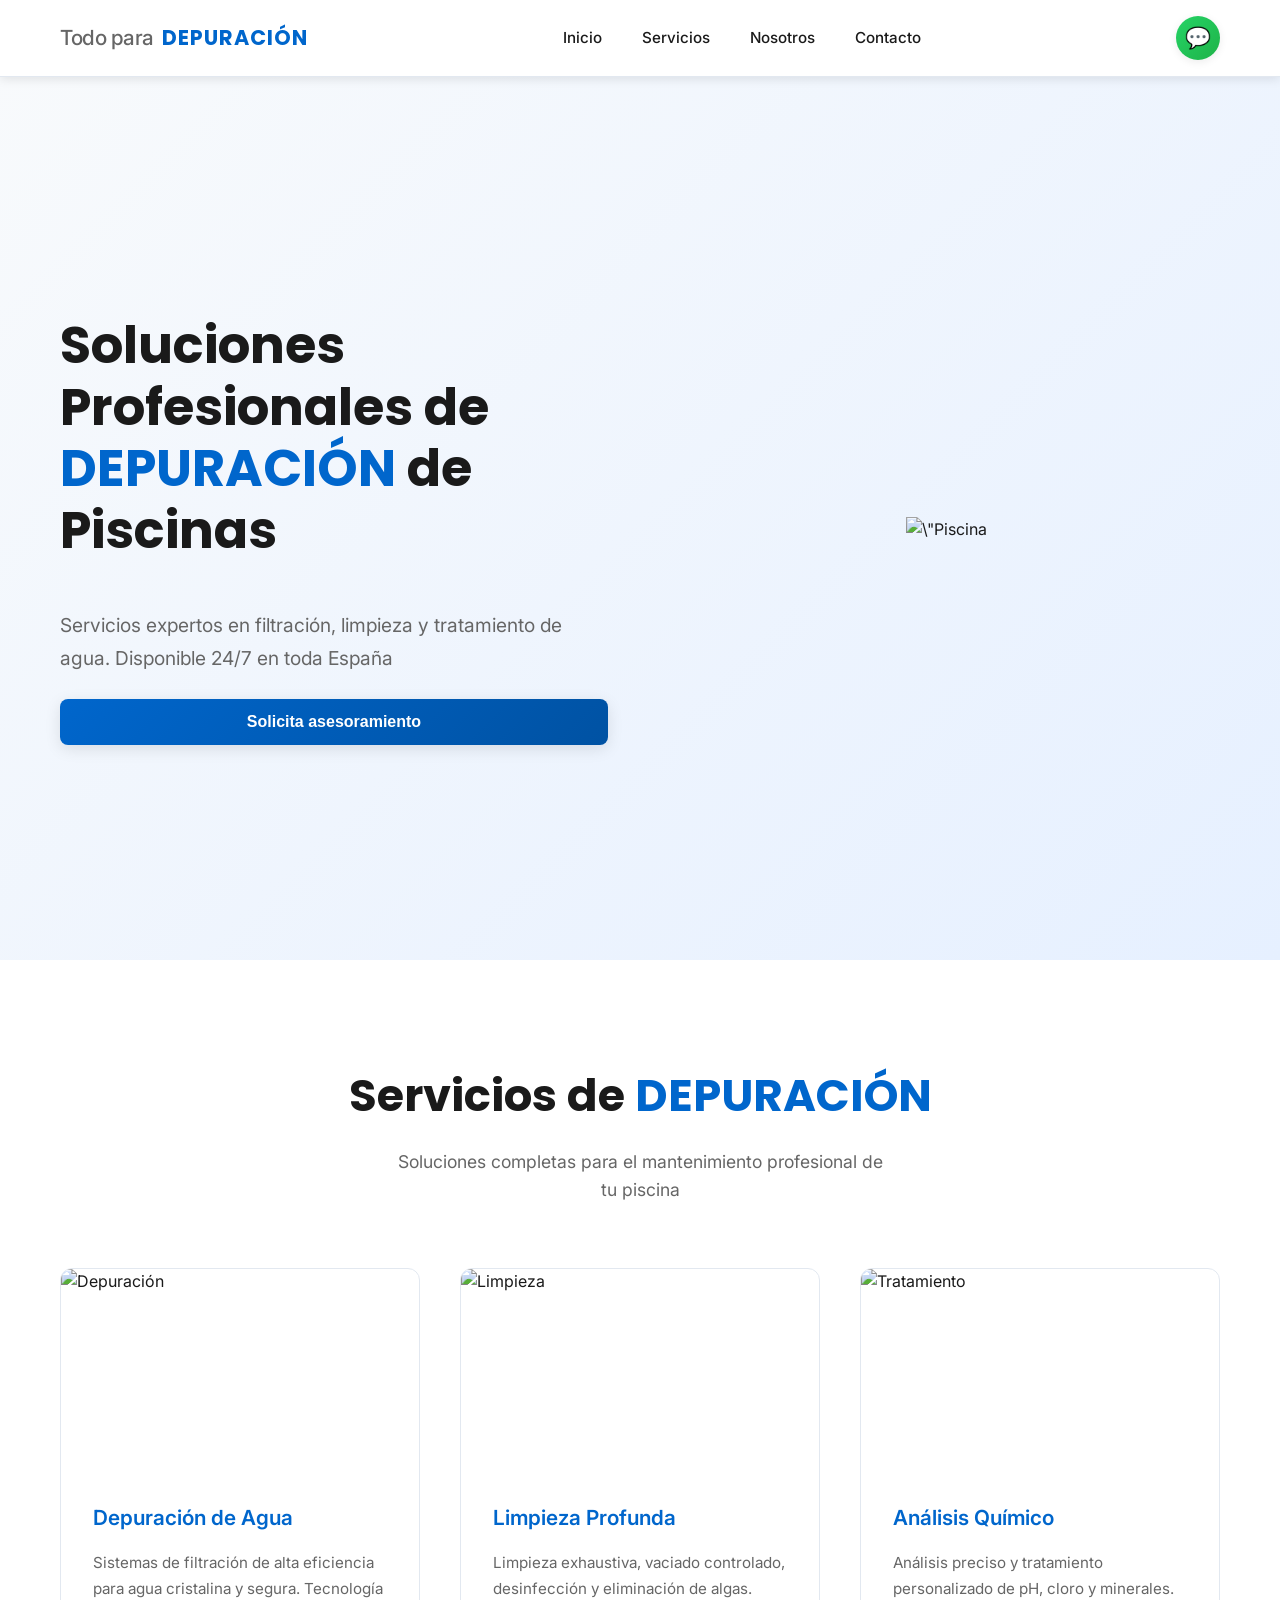
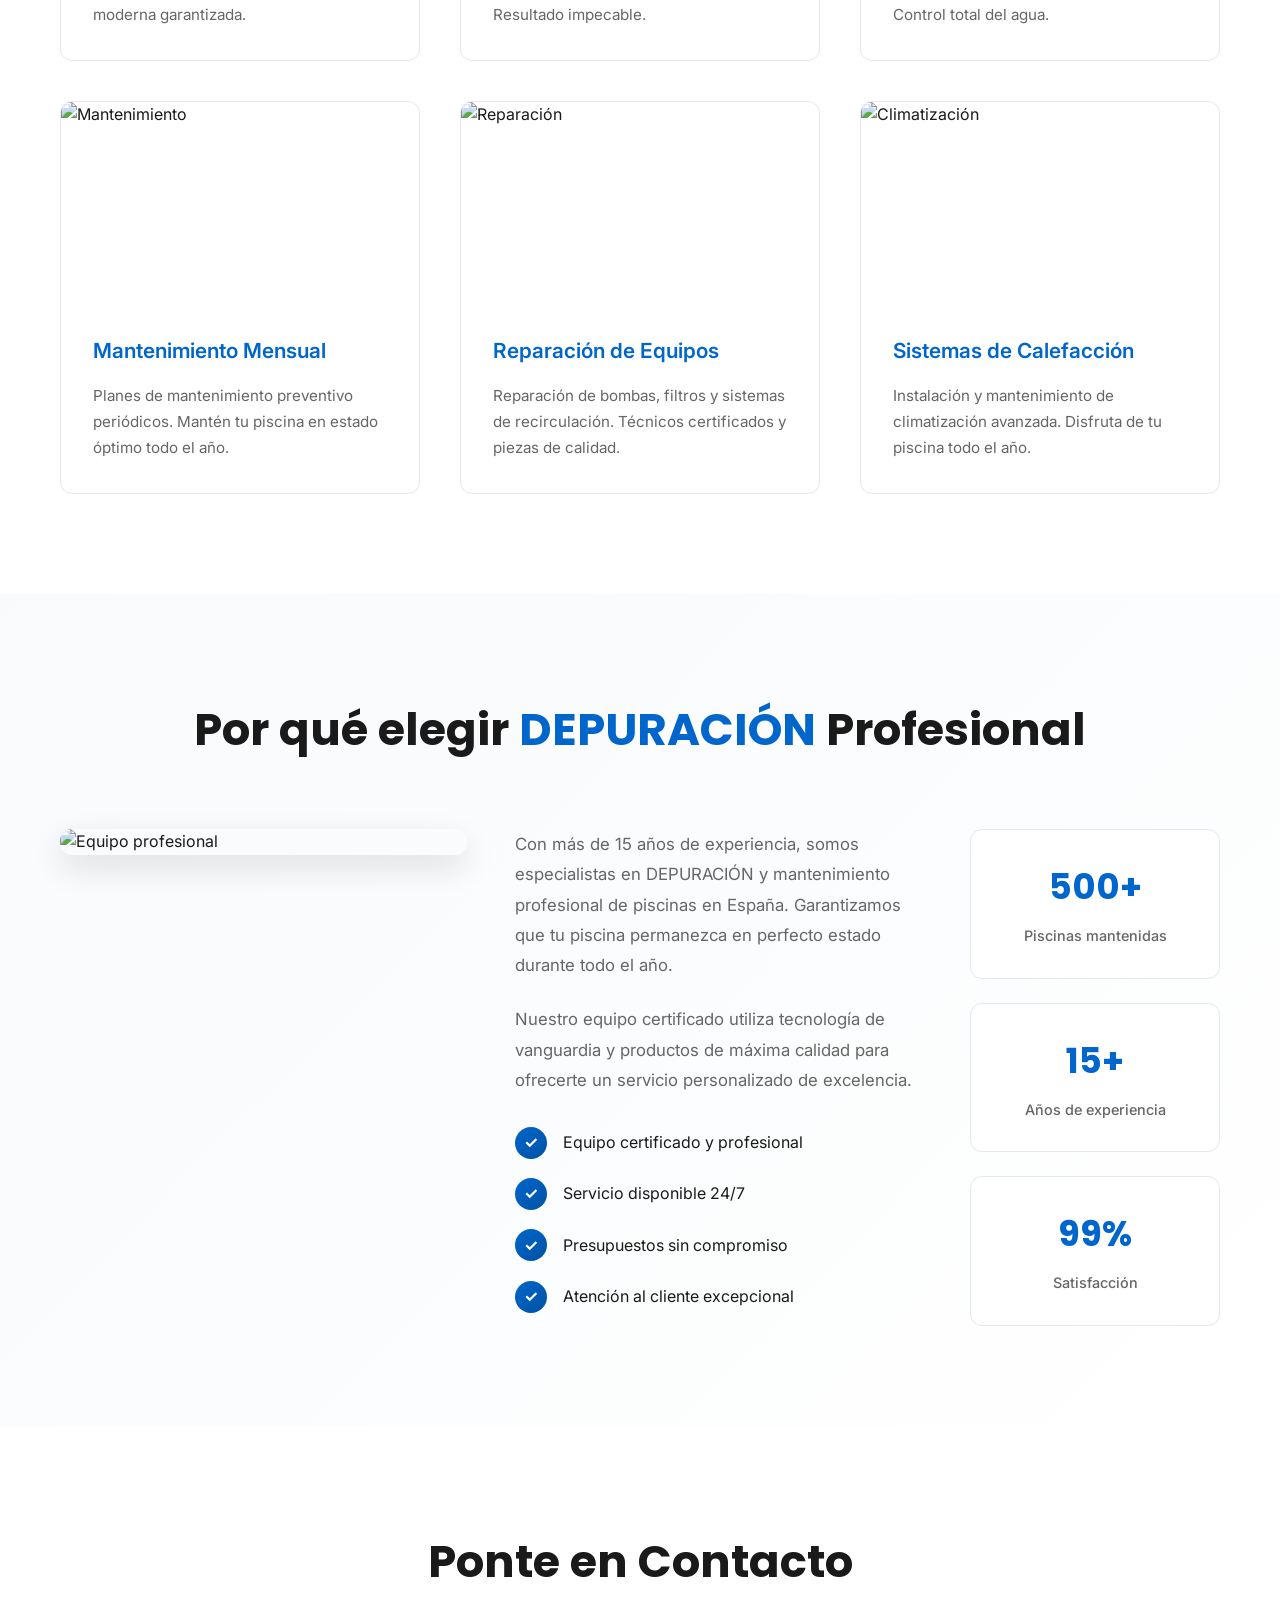
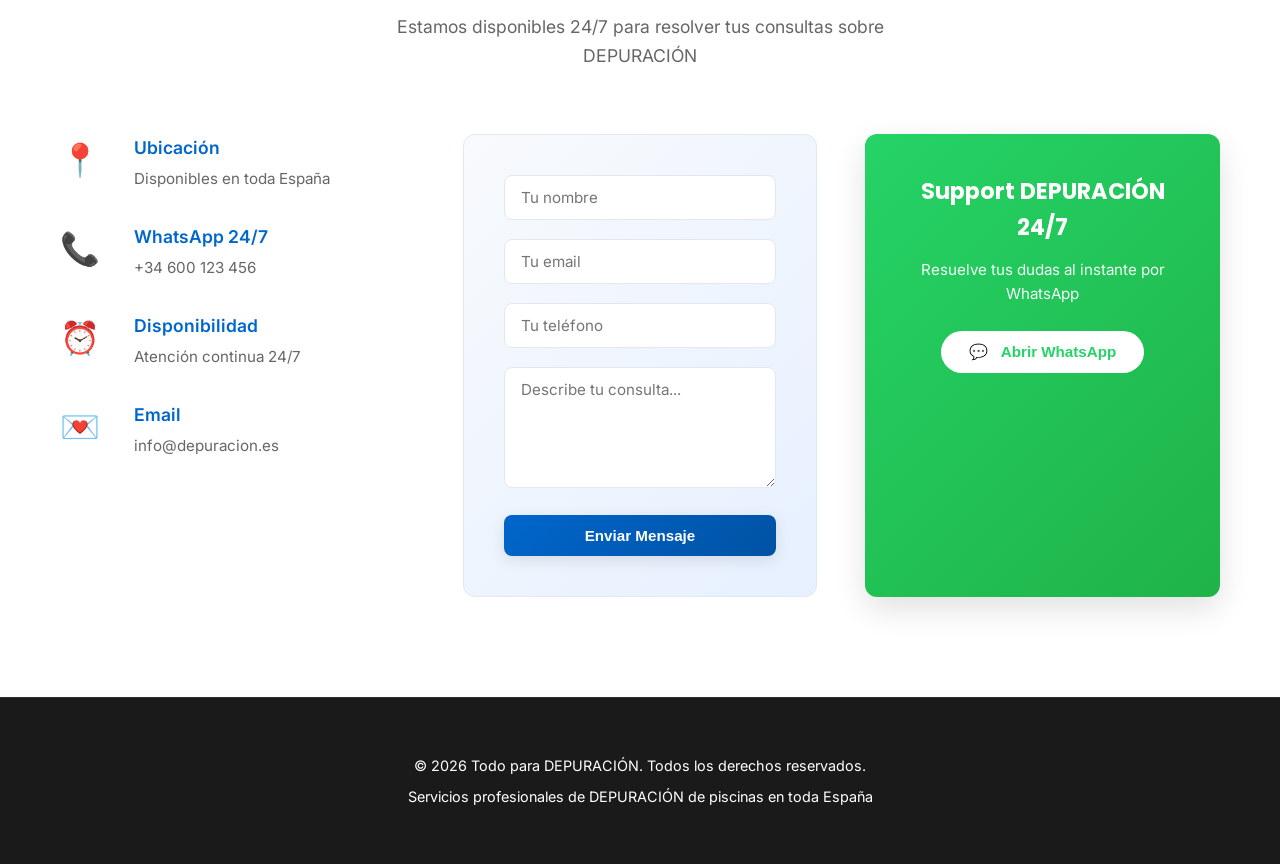
==== index.html @ 280a4b4d "refact" ====
<!DOCTYPE html>
<html lang="es">
<head>
    <meta charset="UTF-8">
    <meta name="viewport" content="width=device-width, initial-scale=1.0">
    <title>Todo para DEPURACIÓN - Servicios Profesionales de Piscinas en España</title>
    <link rel="stylesheet" href="styles.css">
    <link href="https://fonts.googleapis.com/css2?family=Inter:wght@300;400;500;600;700&family=Poppins:wght@600;700&display=swap" rel="stylesheet">
</head>
<body>
    <!-- Navegación -->
    <nav class="navbar">
        <div class="container">
            <div class="nav-content">
                <a href="#home" class="logo"><span class="logo-main">Todo para</span> <span class="logo-highlight">DEPURACIÓN</span></a>
                <ul class="nav-links">
                    <li><a href="#home">Inicio</a></li>
                    <li><a href="#services">Servicios</a></li>
                    <li><a href="#about">Nosotros</a></li>
                    <li><a href="#contact">Contacto</a></li>
                </ul>
                <button class="whatsapp-nav" onclick="openWhatsApp()" title="Contactar por WhatsApp">
                    <span>💬</span>
                </button>
            </div>
        </div>
    </nav>

    <!-- HOME -->
    <section id="home" class="hero">
        <div class="hero-content">
            <h1>Soluciones Profesionales de <strong>DEPURACIÓN</strong> de Piscinas</h1>
            <p>Servicios expertos en filtración, limpieza y tratamiento de agua. Disponible 24/7 en toda España</p>
            <button class="cta-button" onclick="openWhatsApp()">Solicita asesoramiento</button>
        </div>
        <div class="hero-image">
            <img src=\"https://images.unsplash.com/photo-1576610616656-570f080e834f?w=600&h=500&fit=crop\" alt=\"Piscina profesional\" class=\"hero-img\">
        </div>
    </section>

    <!-- SERVICES -->
    <section id="services" class="services">
        <div class="container">
            <div class="section-header">
                <h2>Servicios de <span class="highlight">DEPURACIÓN</span></h2>
                <p>Soluciones completas para el mantenimiento profesional de tu piscina</p>
            </div>
            <div class="services-grid">
                <div class="service-card">
                    <img src="https://images.unsplash.com/photo-1583421670491-ec6663e53fe0?w=400&h=250&fit=crop" alt="Depuración" class="service-img">
                    <div class="service-content">
                        <h3>Depuración de Agua</h3>
                        <p>Sistemas de filtración de alta eficiencia para agua cristalina y segura. Tecnología moderna garantizada.</p>
                    </div>
                </div>
                <div class="service-card">
                    <img src="https://images.unsplash.com/photo-1585314062340-f2fb6affecd5?w=400&h=300&fit=crop" alt="Limpieza" class="service-img">
                    <div class="service-content">
                        <h3>Limpieza Profunda</h3>
                        <p>Limpieza exhaustiva, vaciado controlado, desinfección y eliminación de algas. Resultado impecable.</p>
                    </div>
                </div>
                <div class="service-card">
                    <img src="https://images.unsplash.com/photo-1581092162562-40038f5fcaf0?w=400&h=300&fit=crop" alt="Tratamiento" class="service-img">
                    <div class="service-content">
                        <h3>Análisis Químico</h3>
                        <p>Análisis preciso y tratamiento personalizado de pH, cloro y minerales. Control total del agua.</p>
                    </div>
                </div>
                <div class="service-card">
                    <img src="https://images.unsplash.com/photo-1576610616656-570f080e834f?w=400&h=300&fit=crop" alt="Mantenimiento" class="service-img">
                    <div class="service-content">
                        <h3>Mantenimiento Mensual</h3>
                        <p>Planes de mantenimiento preventivo periódicos. Mantén tu piscina en estado óptimo todo el año.</p>
                    </div>
                </div>
                <div class="service-card">
                    <img src="https://images.unsplash.com/photo-1578926078328-123056782e8e?w=400&h=300&fit=crop" alt="Reparación" class="service-img">
                    <div class="service-content">
                        <h3>Reparación de Equipos</h3>
                        <p>Reparación de bombas, filtros y sistemas de recirculación. Técnicos certificados y piezas de calidad.</p>
                    </div>
                </div>
                <div class="service-card">
                    <img src="https://images.unsplash.com/photo-1585314062340-f2fb6affecd5?w=400&h=300&fit=crop" alt="Climatización" class="service-img">
                    <div class="service-content">
                        <h3>Sistemas de Calefacción</h3>
                        <p>Instalación y mantenimiento de climatización avanzada. Disfruta de tu piscina todo el año.</p>
                    </div>
                </div>
            </div>
        </div>
    </section>

    <!-- ABOUT -->
    <section id="about" class="about">
        <div class="container">
            <h2>Por qué elegir <span class="highlight">DEPURACIÓN</span> Profesional</h2>
            <div class="about-content">
                <div class="about-image">
                    <img src="https://images.unsplash.com/photo-1576610616656-570f080e834f?w=500&h=400&fit=crop" alt="Equipo profesional" class="about-img">
                </div>
                <div class="about-text">
                    <p>
                        Con más de 15 años de experiencia, somos especialistas en DEPURACIÓN y mantenimiento profesional de piscinas en España. Garantizamos que tu piscina permanezca en perfecto estado durante todo el año.
                    </p>
                    <p>
                        Nuestro equipo certificado utiliza tecnología de vanguardia y productos de máxima calidad para ofrecerte un servicio personalizado de excelencia.
                    </p>
                    <div class="about-features">
                        <div class="feature">
                            <span class="feature-icon">✓</span>
                            <span>Equipo certificado y profesional</span>
                        </div>
                        <div class="feature">
                            <span class="feature-icon">✓</span>
                            <span>Servicio disponible 24/7</span>
                        </div>
                        <div class="feature">
                            <span class="feature-icon">✓</span>
                            <span>Presupuestos sin compromiso</span>
                        </div>
                        <div class="feature">
                            <span class="feature-icon">✓</span>
                            <span>Atención al cliente excepcional</span>
                        </div>
                    </div>
                </div>
                <div class="about-stats">
                    <div class="stats">
                        <div class="stat">
                            <span class="stat-number">500+</span>
                            <span class="stat-label">Piscinas mantenidas</span>
                        </div>
                        <div class="stat">
                            <span class="stat-number">15+</span>
                            <span class="stat-label">Años de experiencia</span>
                        </div>
                        <div class="stat">
                            <span class="stat-number">99%</span>
                            <span class="stat-label">Satisfacción</span>
                        </div>
                    </div>
                </div>
            </div>
        </div>
    </section>

    <!-- CONTACT -->
    <section id="contact" class="contact">
        <div class="container">
            <div class="section-header">
                <h2>Ponte en Contacto</h2>
                <p>Estamos disponibles 24/7 para resolver tus consultas sobre DEPURACIÓN</p>
            </div>
            <div class="contact-content">
                <div class="contact-info">
                    <div class="info-item">
                        <div class="info-icon">📍</div>
                        <div>
                            <h3>Ubicación</h3>
                            <p>Disponibles en toda España</p>
                        </div>
                    </div>
                    <div class="info-item">
                        <div class="info-icon">📞</div>
                        <div>
                            <h3>WhatsApp 24/7</h3>
                            <p>+34 600 123 456</p>
                        </div>
                    </div>
                    <div class="info-item">
                        <div class="info-icon">⏰</div>
                        <div>
                            <h3>Disponibilidad</h3>
                            <p>Atención continua 24/7</p>
                        </div>
                    </div>
                    <div class="info-item">
                        <div class="info-icon">💌</div>
                        <div>
                            <h3>Email</h3>
                            <p>info@depuracion.es</p>
                        </div>
                    </div>
                </div>

                <form class="contact-form">
                    <div class="form-group">
                        <input type="text" placeholder="Tu nombre" required>
                    </div>
                    <div class="form-group">
                        <input type="email" placeholder="Tu email" required>
                    </div>
                    <div class="form-group">
                        <input type="tel" placeholder="Tu teléfono" required>
                    </div>
                    <div class="form-group">
                        <textarea placeholder="Describe tu consulta..." rows="5" required></textarea>
                    </div>
                    <button type="submit" class="submit-button">Enviar Mensaje</button>
                </form>

                <div class="whatsapp-banner">
                    <h3>Support DEPURACIÓN 24/7</h3>
                    <p>Resuelve tus dudas al instante por WhatsApp</p>
                    <button class="whatsapp-button" onclick="openWhatsApp()">
                        <span>💬</span> Abrir WhatsApp
                    </button>
                </div>
            </div>
        </div>
    </section>

    <!-- Footer -->
    <footer class="footer">
        <div class="container">
            <p>&copy; 2026 Todo para DEPURACIÓN. Todos los derechos reservados.</p>
            <p>Servicios profesionales de DEPURACIÓN de piscinas en toda España</p>
        </div>
    </footer>

    <script src="script.js"></script>
</body>
</html>
---- styles.css ----
/* VARIABLES Y RESET */
* {
    margin: 0;
    padding: 0;
    box-sizing: border-box;
}

:root {
    --primary-color: #0066cc;
    --primary-dark: #0052a3;
    --primary-light: #e6f0ff;
    --secondary-color: #00d4ff;
    --text-primary: #1a1a1a;
    --text-secondary: #666666;
    --bg-light: #f8fafc;
    --bg-white: #ffffff;
    --border-color: #e2e8f0;
    --shadow-sm: 0 2px 8px rgba(0, 0, 0, 0.08);
    --shadow-md: 0 4px 16px rgba(0, 0, 0, 0.1);
    --shadow-lg: 0 12px 32px rgba(0, 0, 0, 0.12);
    --transition: all 0.3s cubic-bezier(0.4, 0, 0.2, 1);
}

body {
    font-family: 'Inter', -apple-system, BlinkMacSystemFont, 'Segoe UI', sans-serif;
    line-height: 1.6;
    color: var(--text-primary);
    background: var(--bg-white);
}

.container {
    max-width: 1200px;
    margin: 0 auto;
    padding: 0 20px;
}

/* NAVEGACIÓN */
.navbar {
    position: fixed;
    top: 0;
    width: 100%;
    background: rgba(255, 255, 255, 0.95);
    backdrop-filter: blur(10px);
    border-bottom: 1px solid var(--border-color);
    z-index: 1000;
    box-shadow: var(--shadow-sm);
}

.nav-content {
    display: flex;
    justify-content: space-between;
    align-items: center;
    padding: 1rem 0;
}

.logo {
    font-size: 1.3rem;
    font-weight: 700;
    letter-spacing: -0.5px;
    display: flex;
    gap: 0.5rem;
    align-items: center;
    text-decoration: none;
    color: inherit;
    cursor: pointer;
    transition: var(--transition);
}

.logo:hover {
    opacity: 0.8;
}

.logo-main {
    color: var(--text-secondary);
    font-weight: 500;
}

.logo-highlight {
    color: var(--primary-color);
    font-weight: 700;
    font-family: 'Poppins', sans-serif;
    letter-spacing: 1px;
}

.nav-links {
    display: flex;
    list-style: none;
    gap: 2.5rem;
}

.nav-links a {
    color: var(--text-primary);
    text-decoration: none;
    font-weight: 500;
    font-size: 0.95rem;
    transition: var(--transition);
    position: relative;
}

.nav-links a::after {
    content: '';
    position: absolute;
    bottom: -5px;
    left: 0;
    width: 0;
    height: 2px;
    background: var(--primary-color);
    transition: var(--transition);
}

.nav-links a:hover,
.nav-links a:hover::after {
    color: var(--primary-color);
}

.nav-links a:hover::after {
    width: 100%;
}

.whatsapp-nav {
    background: linear-gradient(135deg, #25D366 0%, #1fb348 100%);
    border: none;
    color: white;
    width: 44px;
    height: 44px;
    border-radius: 50%;
    font-size: 1.3rem;
    cursor: pointer;
    transition: var(--transition);
    box-shadow: var(--shadow-sm);
}

.whatsapp-nav:hover {
    transform: scale(1.08);
    box-shadow: var(--shadow-md);
}

/* HERO SECTION */
.hero {
    display: grid;
    grid-template-columns: 1fr 1fr;
    align-items: center;
    gap: 4rem;
    min-height: 100vh;
    padding: 120px 60px 80px 60px;
    background: linear-gradient(135deg, var(--bg-light) 0%, var(--primary-light) 100%);
    margin-top: 60px;
    max-width: 1400px;
    margin-left: auto;
    margin-right: auto;
}

.hero-content h1 {
    font-size: 3.2rem;
    line-height: 1.2;
    color: var(--text-primary);
    margin-bottom: 1.5rem;
    font-weight: 700;
    font-family: 'Poppins', sans-serif;
}

.hero-content h1 strong {
    color: var(--primary-color);
    font-family: 'Poppins', sans-serif;
}

.hero-content {
    display: flex;
    flex-direction: column;
    gap: 1.5rem;
}

.hero-content p {
    font-size: 1.2rem;
    color: var(--text-secondary);
    line-height: 1.7;
}

.cta-button {
    background: linear-gradient(135deg, var(--primary-color) 0%, var(--primary-dark) 100%);
    color: white;
    border: none;
    padding: 14px 36px;
    font-size: 1rem;
    font-weight: 600;
    border-radius: 8px;
    cursor: pointer;
    transition: var(--transition);
    box-shadow: var(--shadow-md);
}

.cta-button:hover {
    transform: translateY(-2px);
    box-shadow: var(--shadow-lg);
}

.hero-image {
    display: flex;
    justify-content: center;
    align-items: center;
}

.hero-img {
    width: 100%;
    height: auto;
    border-radius: 16px;
    box-shadow: var(--shadow-lg);
    object-fit: cover;
}

/* SECTION HEADER */
.section-header {
    text-align: center;
    margin-bottom: 4rem;
}

.section-header h2 {
    font-size: 2.8rem;
    font-weight: 700;
    font-family: 'Poppins', sans-serif;
    margin-bottom: 1rem;
    color: var(--text-primary);
}

.section-header p {
    font-size: 1.1rem;
    color: var(--text-secondary);
    max-width: 500px;
    margin: 0 auto;
}

.highlight {
    color: var(--primary-color);
}

/* SERVICIOS */
.services {
    padding: 100px 0;
    background: var(--bg-white);
}

.services-grid {
    display: grid;
    grid-template-columns: repeat(auto-fit, minmax(340px, 1fr));
    gap: 2.5rem;
}

.service-card {
    background: var(--bg-white);
    border: 1px solid var(--border-color);
    border-radius: 12px;
    overflow: hidden;
    transition: var(--transition);
    display: flex;
    flex-direction: column;
    height: 100%;
}

.service-card:hover {
    transform: translateY(-8px);
    border-color: var(--primary-color);
    box-shadow: var(--shadow-lg);
}

.service-img {
    width: 100%;
    height: 200px;
    object-fit: cover;
    transition: var(--transition);
}

.service-card:hover .service-img {
    transform: scale(1.05);
}

.service-content {
    padding: 2rem;
    flex: 1;
    display: flex;
    flex-direction: column;
}

.service-card h3 {
    color: var(--primary-color);
    font-size: 1.3rem;
    font-weight: 600;
    margin-bottom: 1rem;
}

.service-card p {
    color: var(--text-secondary);
    font-size: 0.95rem;
    line-height: 1.7;
    flex-grow: 1;
}

/* ABOUT SECTION */
.about {
    padding: 100px 0;
    background: linear-gradient(135deg, var(--bg-light) 0%, var(--bg-white) 100%);
}

.about h2 {
    text-align: center;
    font-size: 2.8rem;
    color: var(--text-primary);
    margin-bottom: 4rem;
    font-weight: 700;
    font-family: 'Poppins', sans-serif;
}

.about-content {
    display: grid;
    grid-template-columns: 1fr 1fr auto;
    gap: 3rem;
    align-items: start;
}

.about-image {
    display: flex;
    justify-content: center;
}

.about-img {
    width: 100%;
    max-width: 450px;
    border-radius: 12px;
    box-shadow: var(--shadow-lg);
    object-fit: cover;
}

.about-text p {
    font-size: 1.05rem;
    color: var(--text-secondary);
    margin-bottom: 1.5rem;
    line-height: 1.8;
}

.about-text p strong {
    color: var(--primary-color);
    font-weight: 600;
}

.about-features {
    display: grid;
    gap: 1.2rem;
    margin-top: 2rem;
}

.feature {
    display: flex;
    align-items: center;
    gap: 1rem;
    font-size: 1rem;
    color: var(--text-primary);
}

.feature-icon {
    background: linear-gradient(135deg, var(--primary-color) 0%, var(--primary-dark) 100%);
    color: white;
    width: 32px;
    height: 32px;
    border-radius: 50%;
    display: flex;
    align-items: center;
    justify-content: center;
    font-weight: bold;
    flex-shrink: 0;
}

.about-stats {
    min-width: 250px;
}

.stats {
    display: grid;
    gap: 1.5rem;
}

.stat {
    background: var(--bg-white);
    padding: 1.8rem;
    border-radius: 12px;
    border: 1px solid var(--border-color);
    text-align: center;
    transition: var(--transition);
}

.stat:hover {
    border-color: var(--primary-color);
    box-shadow: var(--shadow-md);
}

.stat-number {
    display: block;
    font-size: 2.2rem;
    font-weight: 700;
    color: var(--primary-color);
    margin-bottom: 0.5rem;
    font-family: 'Poppins', sans-serif;
}

.stat-label {
    color: var(--text-secondary);
    font-size: 0.9rem;
    font-weight: 500;
}

/* CONTACT SECTION */
.contact {
    padding: 100px 0;
    background: var(--bg-white);
}

.contact-content {
    display: grid;
    grid-template-columns: 1fr 1fr 1fr;
    gap: 3rem;
}

.contact-info {
    display: flex;
    flex-direction: column;
    gap: 2rem;
}

.info-item {
    display: flex;
    gap: 1.5rem;
    align-items: flex-start;
}

.info-icon {
    font-size: 2rem;
    min-width: 50px;
}

.info-item h3 {
    color: var(--primary-color);
    margin-bottom: 0.3rem;
    font-size: 1.1rem;
    font-weight: 600;
}

.info-item p {
    color: var(--text-secondary);
    font-size: 0.95rem;
}

/* FORMULARIO */
.contact-form {
    display: flex;
    flex-direction: column;
    gap: 1.2rem;
    background: linear-gradient(135deg, var(--bg-light) 0%, var(--primary-light) 100%);
    padding: 2.5rem;
    border-radius: 12px;
    border: 1px solid var(--border-color);
}

.form-group input,
.form-group textarea {
    width: 100%;
    padding: 12px 16px;
    border: 1px solid var(--border-color);
    border-radius: 8px;
    font-family: inherit;
    font-size: 0.95rem;
    transition: var(--transition);
    background: var(--bg-white);
}

.form-group input:focus,
.form-group textarea:focus {
    outline: none;
    border-color: var(--primary-color);
    box-shadow: 0 0 0 3px rgba(0, 102, 204, 0.1);
}

.submit-button {
    background: linear-gradient(135deg, var(--primary-color) 0%, var(--primary-dark) 100%);
    color: white;
    border: none;
    padding: 12px 24px;
    border-radius: 8px;
    font-size: 0.95rem;
    font-weight: 600;
    cursor: pointer;
    transition: var(--transition);
    box-shadow: var(--shadow-md);
}

.submit-button:hover {
    transform: translateY(-2px);
    box-shadow: var(--shadow-lg);
}

/* WHATSAPP BANNER */
.whatsapp-banner {
    background: linear-gradient(135deg, #25D366 0%, #1fb348 100%);
    color: white;
    padding: 2.5rem;
    border-radius: 12px;
    text-align: center;
    box-shadow: var(--shadow-lg);
}

.whatsapp-banner h3 {
    font-size: 1.4rem;
    margin-bottom: 0.8rem;
    font-weight: 700;
    font-family: 'Poppins', sans-serif;
}

.whatsapp-banner p {
    margin-bottom: 1.5rem;
    font-size: 0.95rem;
    opacity: 0.95;
}

.whatsapp-button {
    background: white;
    color: #25D366;
    border: none;
    padding: 12px 28px;
    border-radius: 50px;
    font-size: 0.95rem;
    cursor: pointer;
    font-weight: 700;
    transition: var(--transition);
    display: inline-flex;
    align-items: center;
    gap: 0.8rem;
}

.whatsapp-button:hover {
    transform: scale(1.05);
    box-shadow: 0 8px 16px rgba(0, 0, 0, 0.15);
}

/* FOOTER */
.footer {
    background: #1a1a1a;
    color: white;
    text-align: center;
    padding: 3rem 0;
    font-size: 0.9rem;
    border-top: 1px solid rgba(255, 255, 255, 0.1);
}

.footer p {
    margin: 0.5rem 0;
}

/* RESPONSIVE DESIGN */
@media (max-width: 1024px) {
    .hero {
        grid-template-columns: 1fr;
        gap: 2rem;
        padding: 100px 0 60px;
    }

    .about-content {
        grid-template-columns: 1fr;
    }

    .about-stats {
        min-width: auto;
    }

    .contact-content {
        grid-template-columns: 1fr;
    }
}

@media (max-width: 768px) {
    .nav-links {
        display: none;
    }

    .hero-content h1 {
        font-size: 2.2rem;
    }

    .hero-content p {
        font-size: 1rem;
    }

    .section-header h2 {
        font-size: 2rem;
    }

    .services-grid {
        grid-template-columns: 1fr;
    }

    .about-img {
        max-width: 100%;
    }

    .contact-form {
        padding: 1.8rem;
    }
}

@media (max-width: 480px) {
    .navbar {
        padding: 0.8rem 0;
    }

    .logo {
        font-size: 1rem;
    }

    .logo-main {
        display: none;
    }

    .hero {
        padding: 80px 0 40px;
    }

    .hero-content h1 {
        font-size: 1.8rem;
    }

    .cta-button {
        width: 100%;
    }

    .section-header h2 {
        font-size: 1.5rem;
    }

    .feature {
        font-size: 0.9rem;
    }

    .stat-number {
        font-size: 1.8rem;
    }
}

/* ANIMACIONES */
@keyframes fadeInUp {
    from {
        opacity: 0;
        transform: translateY(30px);
    }
    to {
        opacity: 1;
        transform: translateY(0);
    }
}

html {
    scroll-behavior: smooth;
}
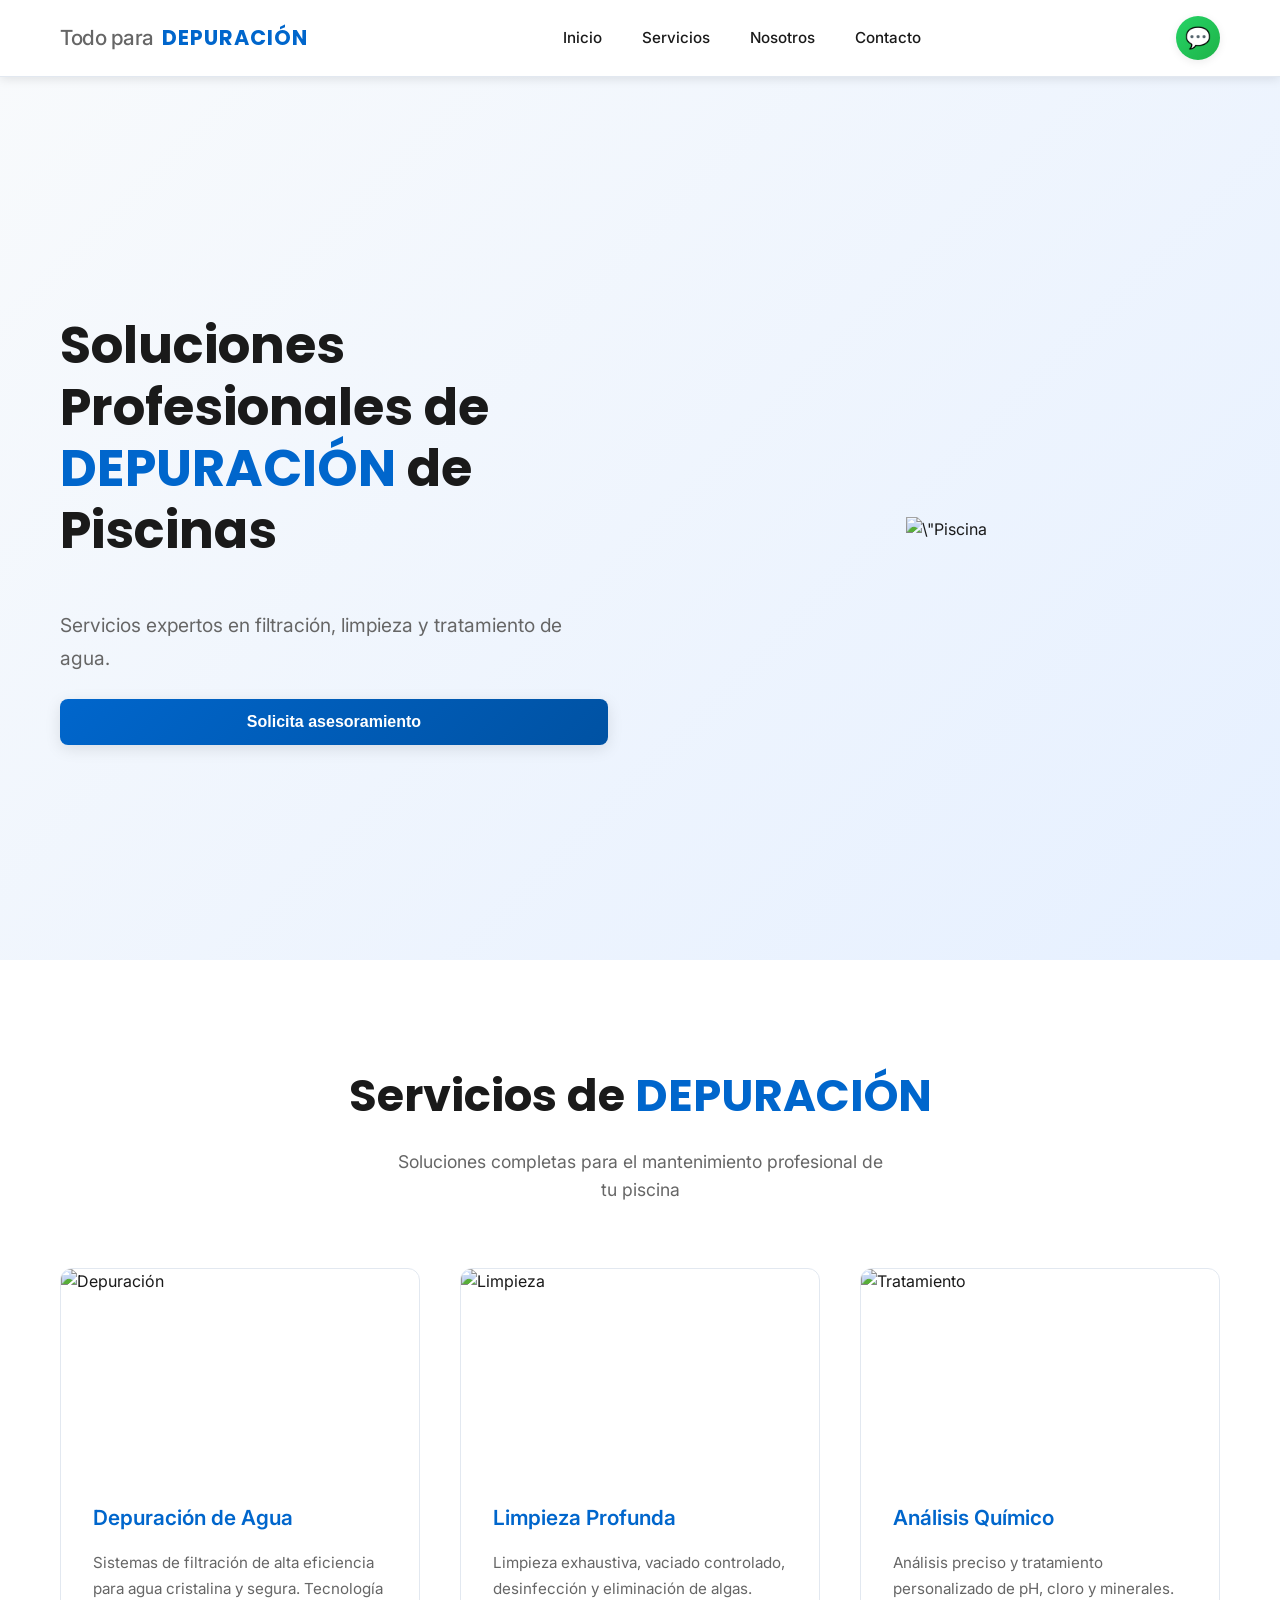
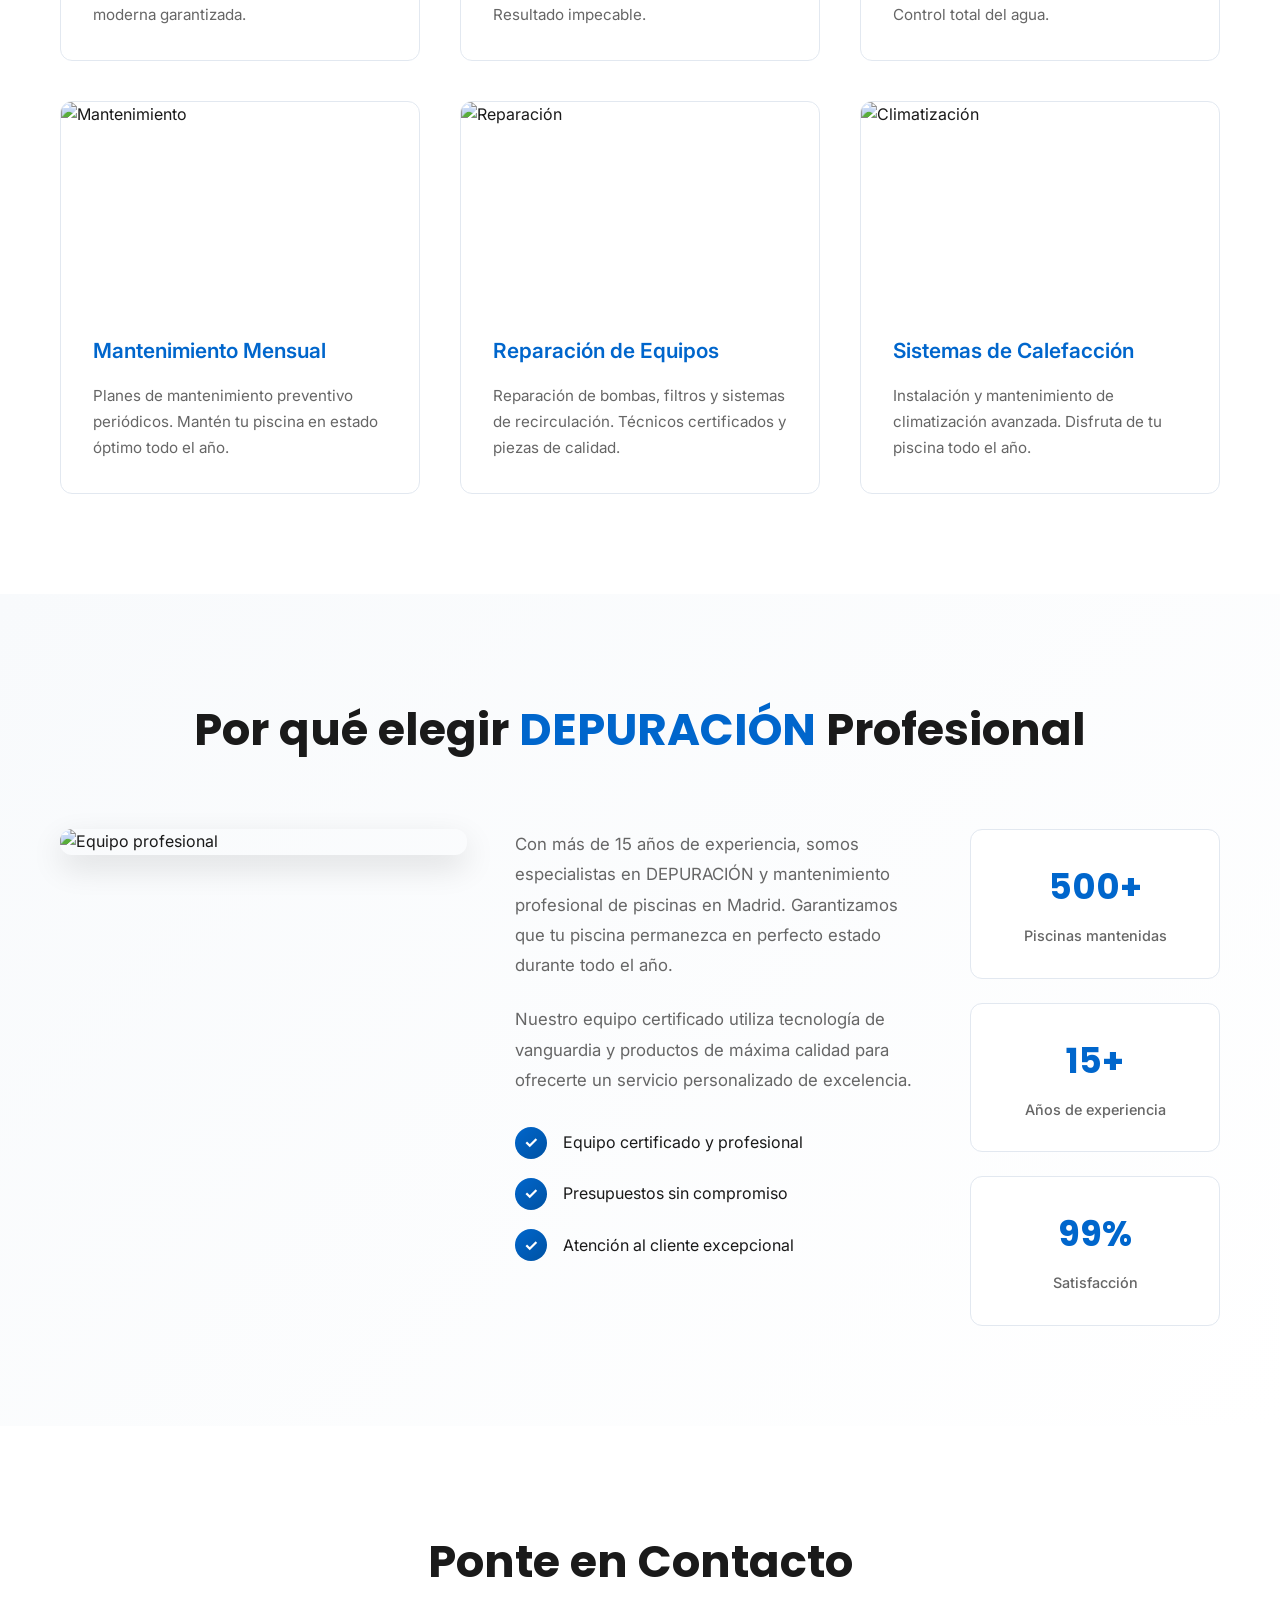
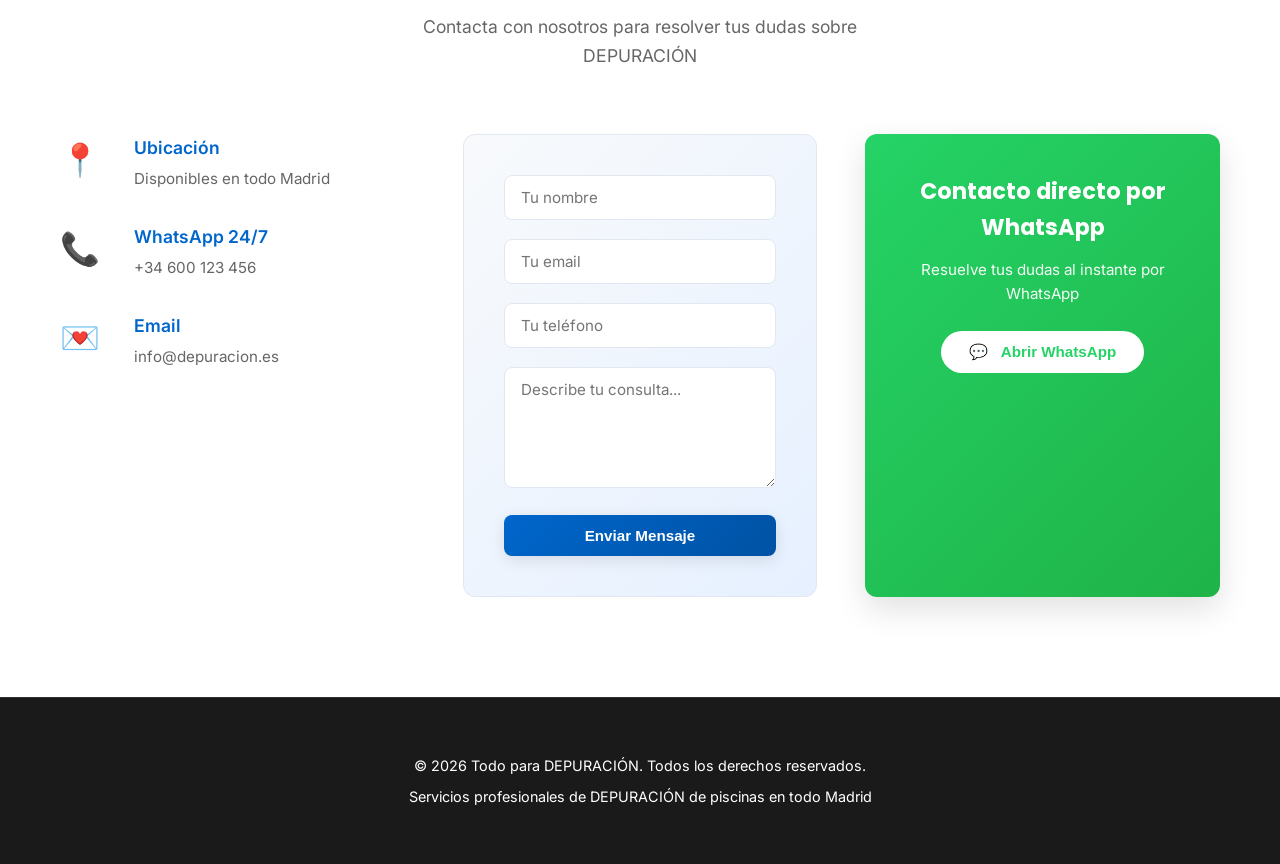
==== commit a97c7d87: "fix: delete 24/7 references and replace 'toda España' for 'todo Madrid'" ====
--- a/index.html
+++ b/index.html
@@ -3,7 +3,7 @@
 <head>
     <meta charset="UTF-8">
     <meta name="viewport" content="width=device-width, initial-scale=1.0">
-    <title>Todo para DEPURACIÓN - Servicios Profesionales de Piscinas en España</title>
+    <title>Todo para DEPURACIÓN - Servicios Profesionales de Piscinas en Madrid</title>
     <link rel="stylesheet" href="styles.css">
     <link href="https://fonts.googleapis.com/css2?family=Inter:wght@300;400;500;600;700&family=Poppins:wght@600;700&display=swap" rel="stylesheet">
 </head>
@@ -30,7 +30,7 @@
     <section id="home" class="hero">
         <div class="hero-content">
             <h1>Soluciones Profesionales de <strong>DEPURACIÓN</strong> de Piscinas</h1>
-            <p>Servicios expertos en filtración, limpieza y tratamiento de agua. Disponible 24/7 en toda España</p>
+            <p>Servicios expertos en filtración, limpieza y tratamiento de agua.</p>
             <button class="cta-button" onclick="openWhatsApp()">Solicita asesoramiento</button>
         </div>
         <div class="hero-image">
@@ -102,7 +102,7 @@
                 </div>
                 <div class="about-text">
                     <p>
-                        Con más de 15 años de experiencia, somos especialistas en DEPURACIÓN y mantenimiento profesional de piscinas en España. Garantizamos que tu piscina permanezca en perfecto estado durante todo el año.
+                        Con más de 15 años de experiencia, somos especialistas en DEPURACIÓN y mantenimiento profesional de piscinas en Madrid. Garantizamos que tu piscina permanezca en perfecto estado durante todo el año.
                     </p>
                     <p>
                         Nuestro equipo certificado utiliza tecnología de vanguardia y productos de máxima calidad para ofrecerte un servicio personalizado de excelencia.
@@ -114,10 +114,6 @@
                         </div>
                         <div class="feature">
                             <span class="feature-icon">✓</span>
-                            <span>Servicio disponible 24/7</span>
-                        </div>
-                        <div class="feature">
-                            <span class="feature-icon">✓</span>
                             <span>Presupuestos sin compromiso</span>
                         </div>
                         <div class="feature">
@@ -151,7 +147,7 @@
         <div class="container">
             <div class="section-header">
                 <h2>Ponte en Contacto</h2>
-                <p>Estamos disponibles 24/7 para resolver tus consultas sobre DEPURACIÓN</p>
+                <p>Contacta con nosotros para resolver tus dudas sobre DEPURACIÓN</p>
             </div>
             <div class="contact-content">
                 <div class="contact-info">
@@ -159,7 +155,7 @@
                         <div class="info-icon">📍</div>
                         <div>
                             <h3>Ubicación</h3>
-                            <p>Disponibles en toda España</p>
+                            <p>Disponibles en todo Madrid</p>
                         </div>
                     </div>
                     <div class="info-item">
@@ -170,13 +166,6 @@
                         </div>
                     </div>
                     <div class="info-item">
-                        <div class="info-icon">⏰</div>
-                        <div>
-                            <h3>Disponibilidad</h3>
-                            <p>Atención continua 24/7</p>
-                        </div>
-                    </div>
-                    <div class="info-item">
                         <div class="info-icon">💌</div>
                         <div>
                             <h3>Email</h3>
@@ -202,7 +191,7 @@
                 </form>
 
                 <div class="whatsapp-banner">
-                    <h3>Support DEPURACIÓN 24/7</h3>
+                    <h3>Contacto directo por WhatsApp</h3>
                     <p>Resuelve tus dudas al instante por WhatsApp</p>
                     <button class="whatsapp-button" onclick="openWhatsApp()">
                         <span>💬</span> Abrir WhatsApp
@@ -216,7 +205,7 @@
     <footer class="footer">
         <div class="container">
             <p>&copy; 2026 Todo para DEPURACIÓN. Todos los derechos reservados.</p>
-            <p>Servicios profesionales de DEPURACIÓN de piscinas en toda España</p>
+            <p>Servicios profesionales de DEPURACIÓN de piscinas en todo Madrid</p>
         </div>
     </footer>
 
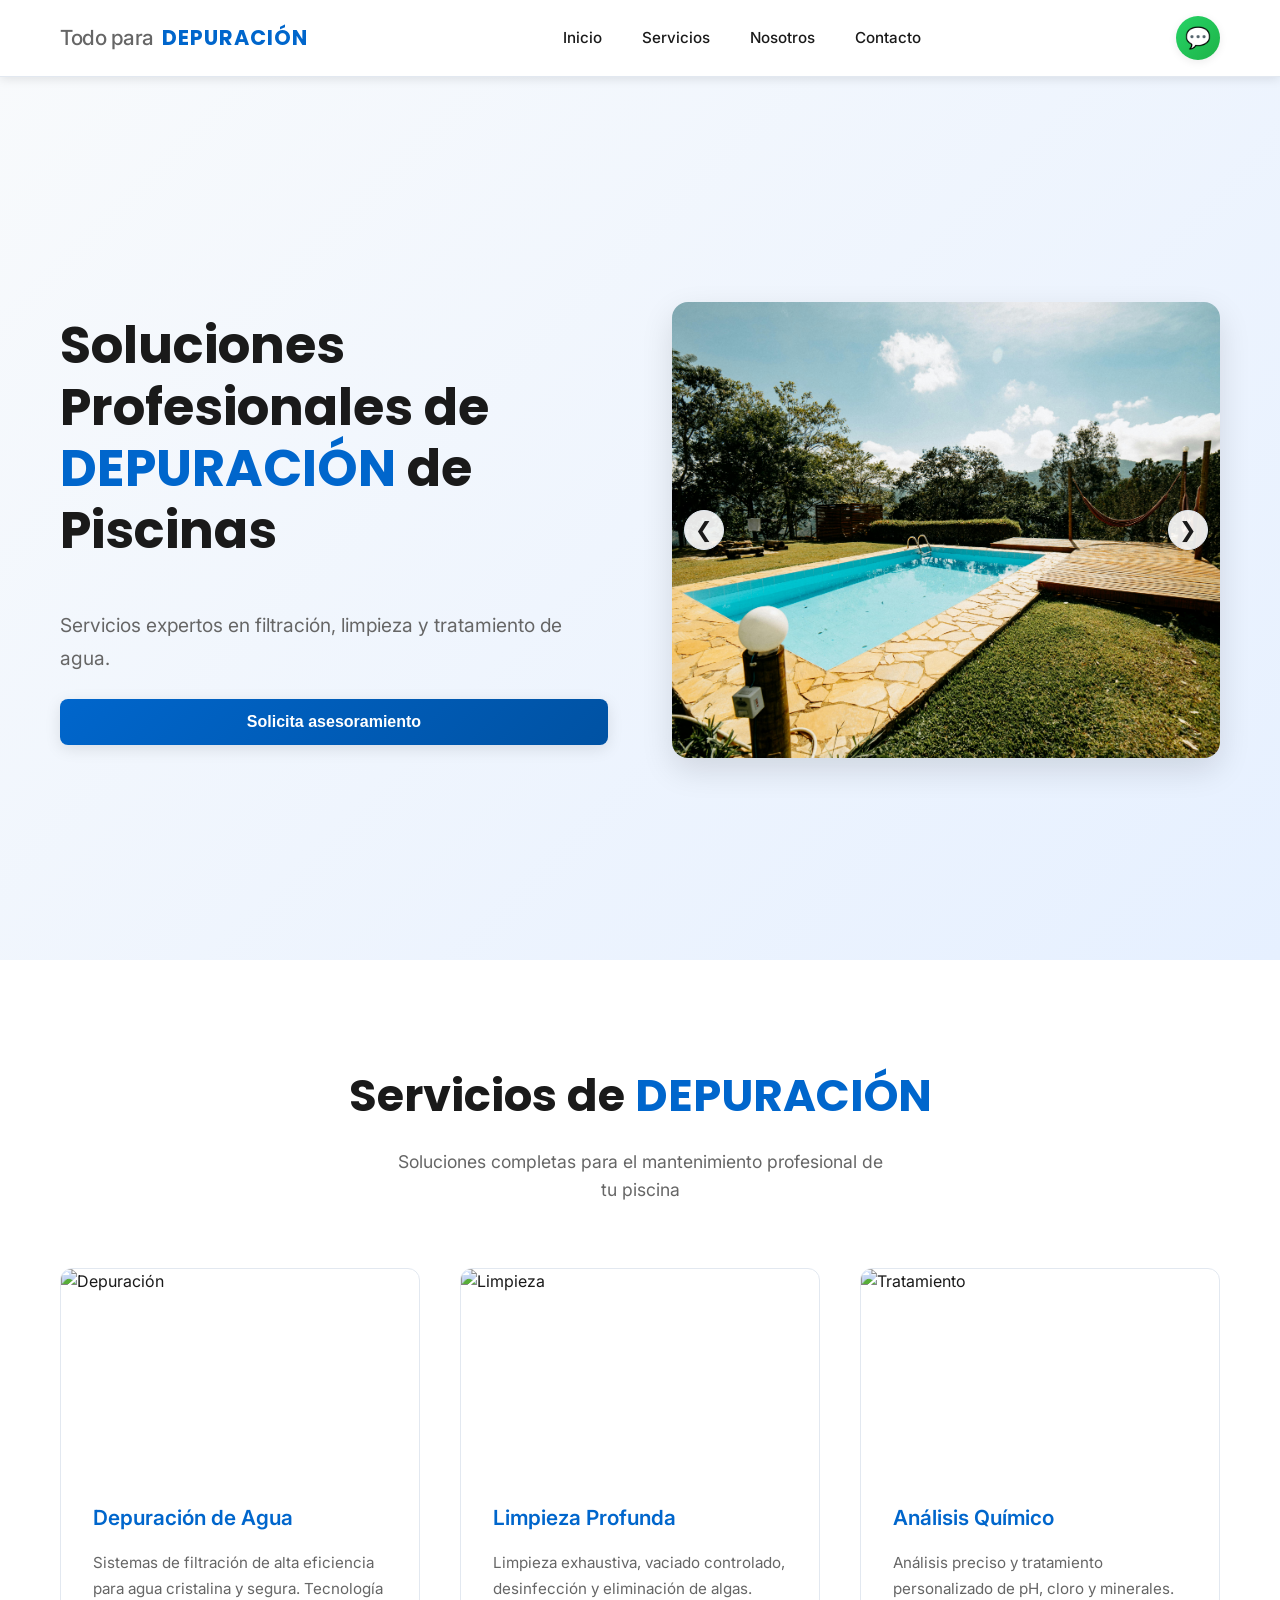
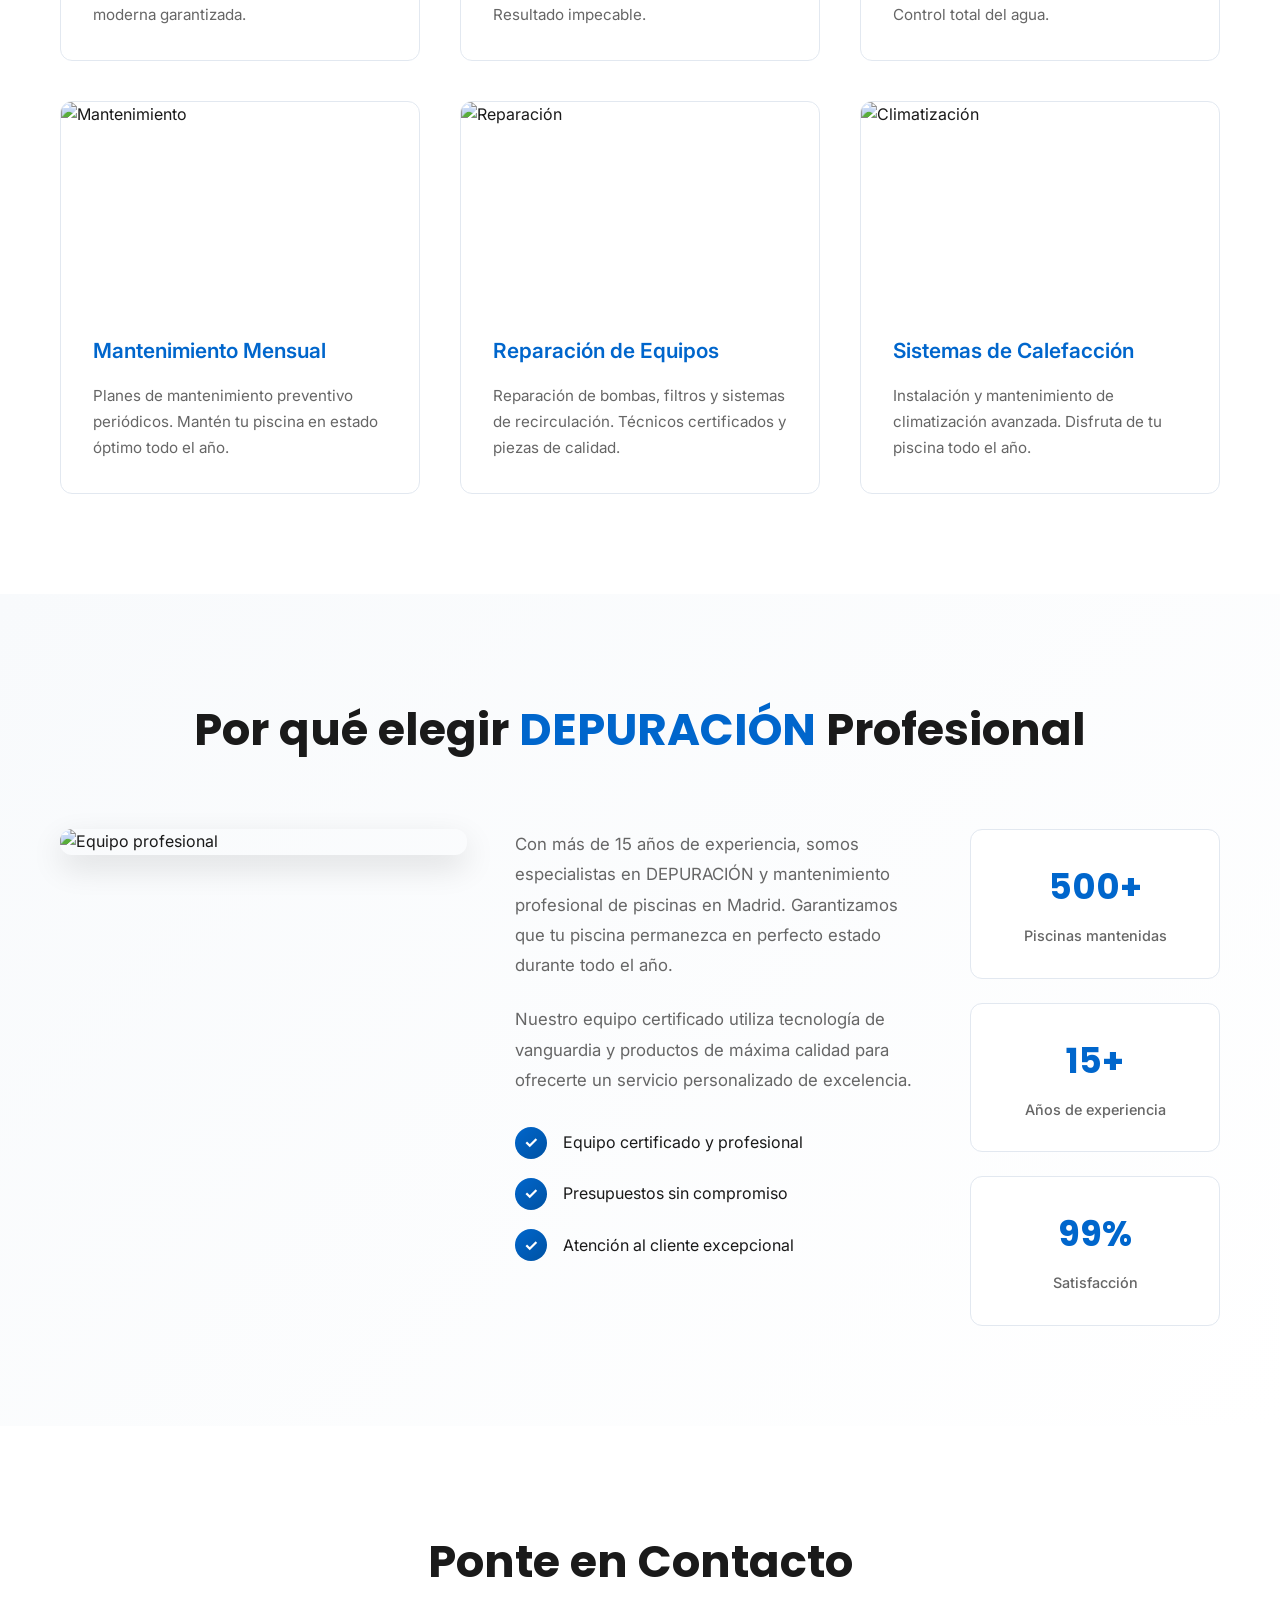
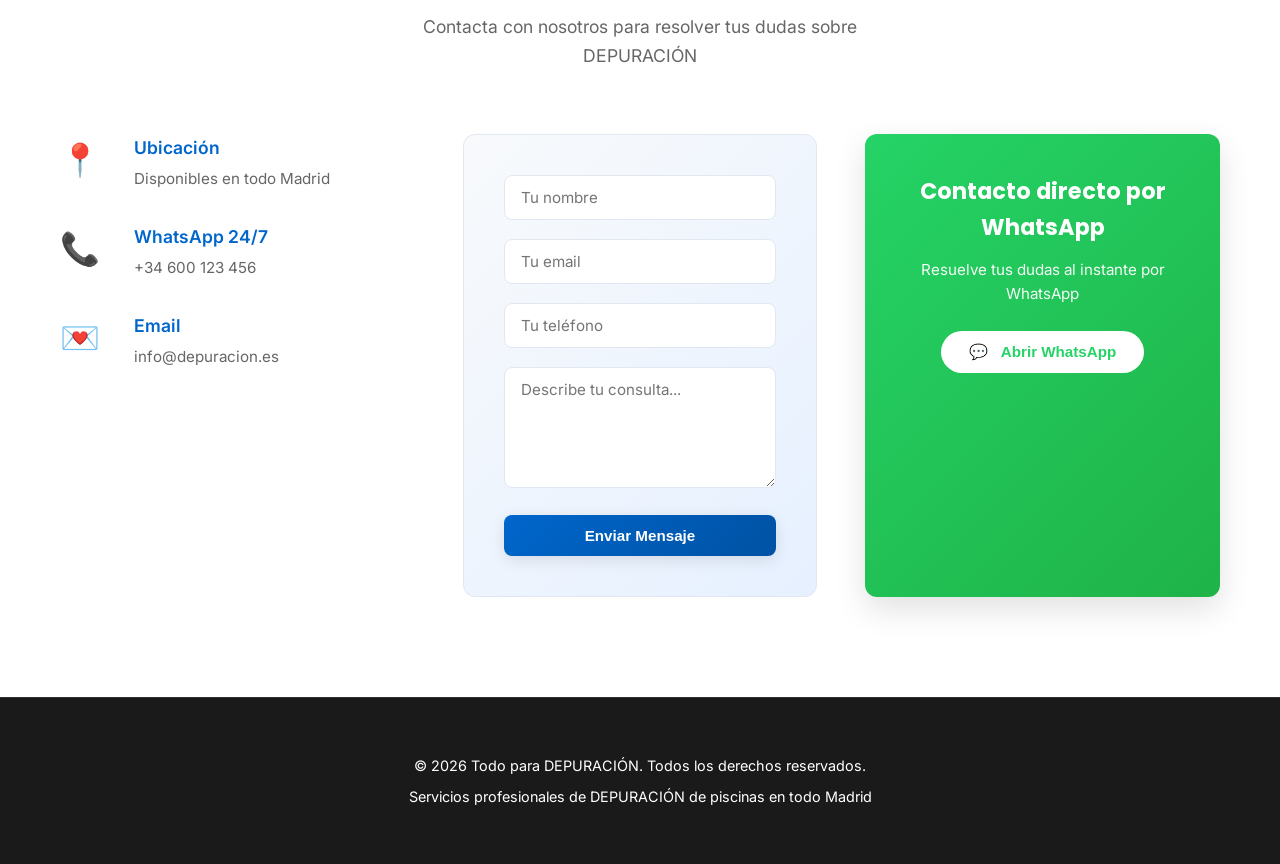
==== commit 1e6c327e: "feat: added hero-slider" ====
--- a/index.html
+++ b/index.html
@@ -33,8 +33,15 @@
             <p>Servicios expertos en filtración, limpieza y tratamiento de agua.</p>
             <button class="cta-button" onclick="openWhatsApp()">Solicita asesoramiento</button>
         </div>
-        <div class="hero-image">
-            <img src=\"https://images.unsplash.com/photo-1576610616656-570f080e834f?w=600&h=500&fit=crop\" alt=\"Piscina profesional\" class=\"hero-img\">
+        <div class="hero-image hero-slider" aria-label="Galería de imágenes de piscinas">
+            <button class="hero-nav hero-nav-prev" type="button" aria-label="Imagen anterior">&#10094;</button>
+            <div class="hero-slides">
+                <img src="images/hero-nav-prev-1.jpg" alt="hero-nav-prev-1" class="hero-img active">
+                <img src="images/hero-nav-prev-2.jpg" alt="hero-nav-prev-2" class="hero-img">
+                <img src="images/hero-nav-prev-3.jpg" alt="hero-nav-prev-3" class="hero-img">
+                <img src="images/hero-nav-prev-4.jpg" alt="hero-nav-prev-4" class="hero-img">
+            </div>
+            <button class="hero-nav hero-nav-next" type="button" aria-label="Imagen siguiente">&#10095;</button>
         </div>
     </section>
 
@@ -54,7 +61,7 @@
                     </div>
                 </div>
                 <div class="service-card">
-                    <img src="https://images.unsplash.com/photo-1585314062340-f2fb6affecd5?w=400&h=300&fit=crop" alt="Limpieza" class="service-img">
+                    <img src="images/pexels-manishjangid.jpg" alt="Limpieza" class="service-img">
                     <div class="service-content">
                         <h3>Limpieza Profunda</h3>
                         <p>Limpieza exhaustiva, vaciado controlado, desinfección y eliminación de algas. Resultado impecable.</p>
--- a/styles.css
+++ b/styles.css
@@ -200,12 +200,62 @@
     align-items: center;
 }
 
+.hero-slider {
+    position: relative;
+    width: 100%;
+}
+
+.hero-slides {
+    position: relative;
+    width: 100%;
+    aspect-ratio: 6 / 5;
+    border-radius: 16px;
+    overflow: hidden;
+    box-shadow: var(--shadow-lg);
+}
+
 .hero-img {
+    position: absolute;
+    inset: 0;
     width: 100%;
-    height: auto;
-    border-radius: 16px;
-    box-shadow: var(--shadow-lg);
+    height: 100%;
     object-fit: cover;
+    opacity: 0;
+    transition: opacity 0.5s ease;
+}
+
+.hero-img.active {
+    opacity: 1;
+}
+
+.hero-nav {
+    position: absolute;
+    top: 50%;
+    transform: translateY(-50%);
+    width: 40px;
+    height: 40px;
+    border: 1px solid var(--border-color);
+    border-radius: 50%;
+    background: rgba(255, 255, 255, 0.9);
+    color: var(--text-primary);
+    font-size: 1.3rem;
+    line-height: 1;
+    cursor: pointer;
+    z-index: 2;
+    transition: var(--transition);
+}
+
+.hero-nav:hover {
+    background: var(--bg-white);
+    box-shadow: var(--shadow-md);
+}
+
+.hero-nav-prev {
+    left: 12px;
+}
+
+.hero-nav-next {
+    right: 12px;
 }
 
 /* SECTION HEADER */
@@ -601,6 +651,12 @@
     .contact-form {
         padding: 1.8rem;
     }
+
+    .hero-nav {
+        width: 36px;
+        height: 36px;
+        font-size: 1.1rem;
+    }
 }
 
 @media (max-width: 480px) {
@@ -638,6 +694,14 @@
 
     .stat-number {
         font-size: 1.8rem;
+    }
+
+    .hero-nav-prev {
+        left: 8px;
+    }
+
+    .hero-nav-next {
+        right: 8px;
     }
 }
 
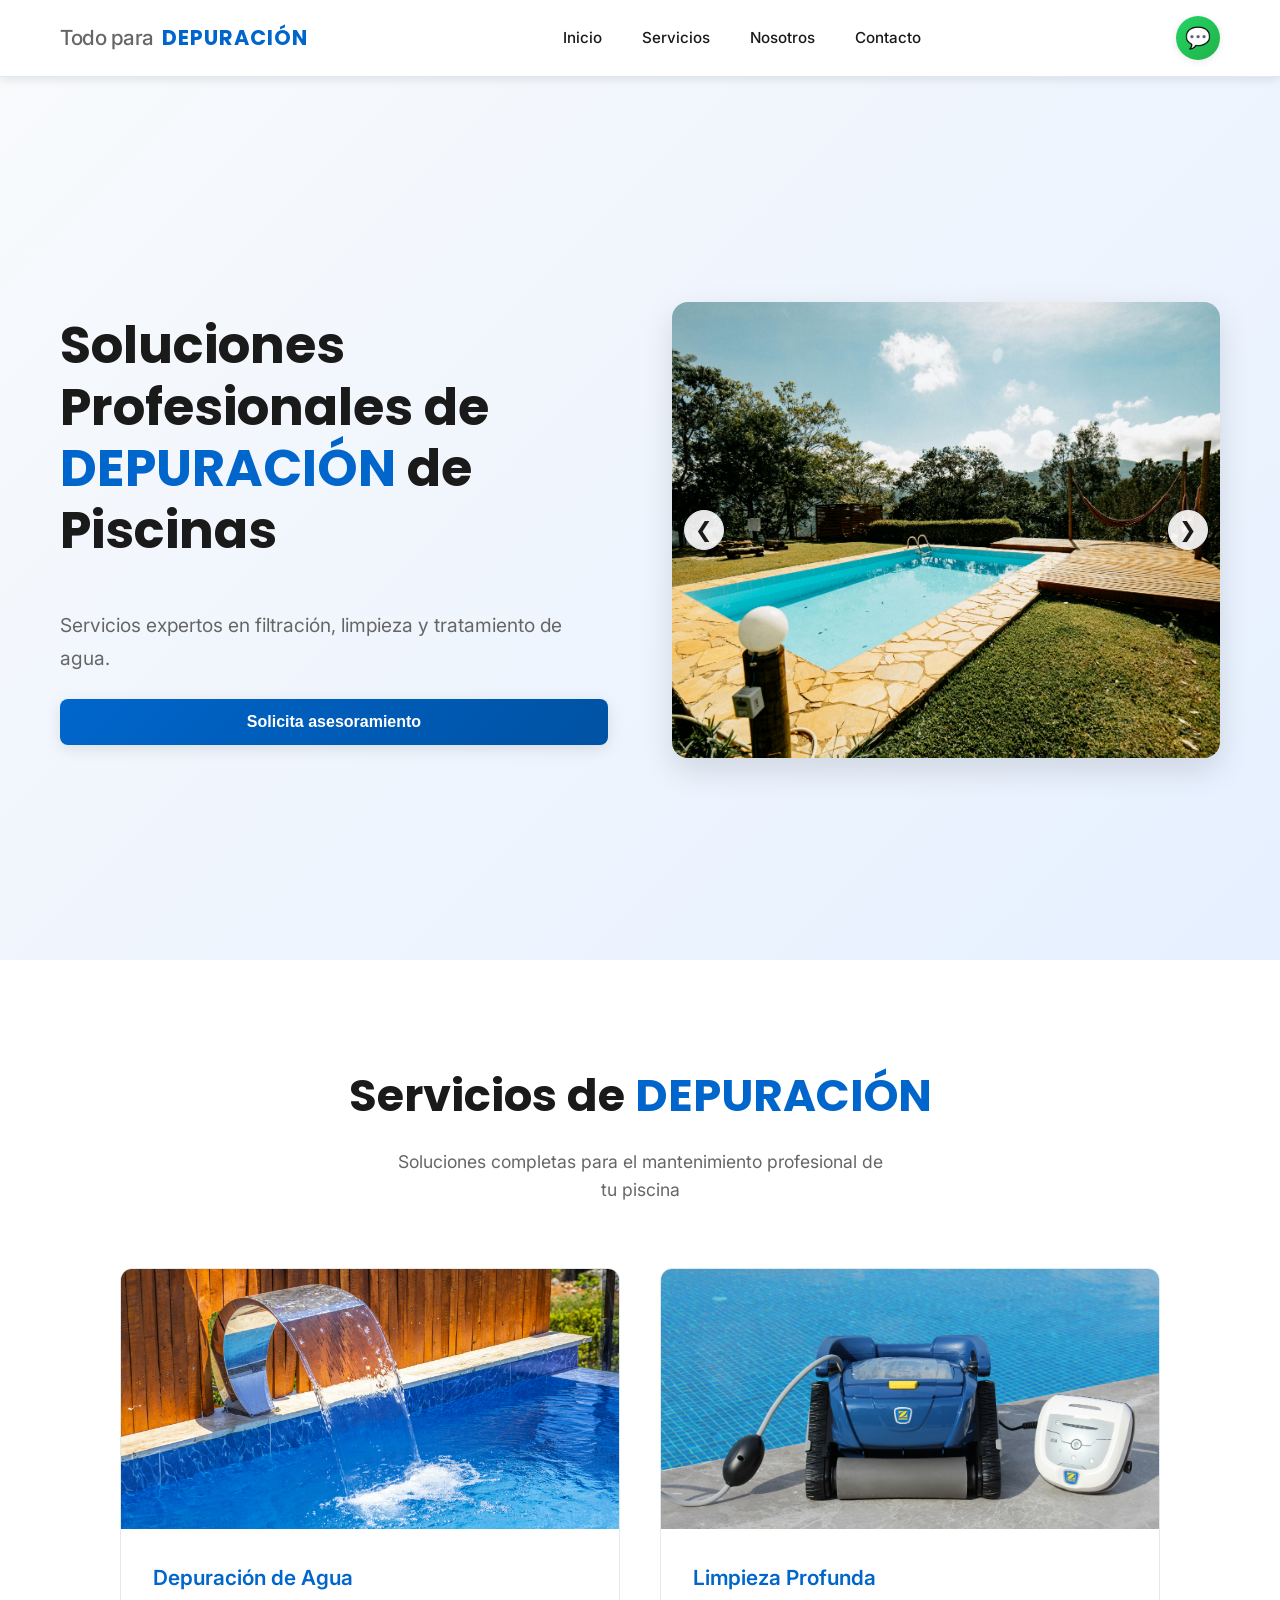
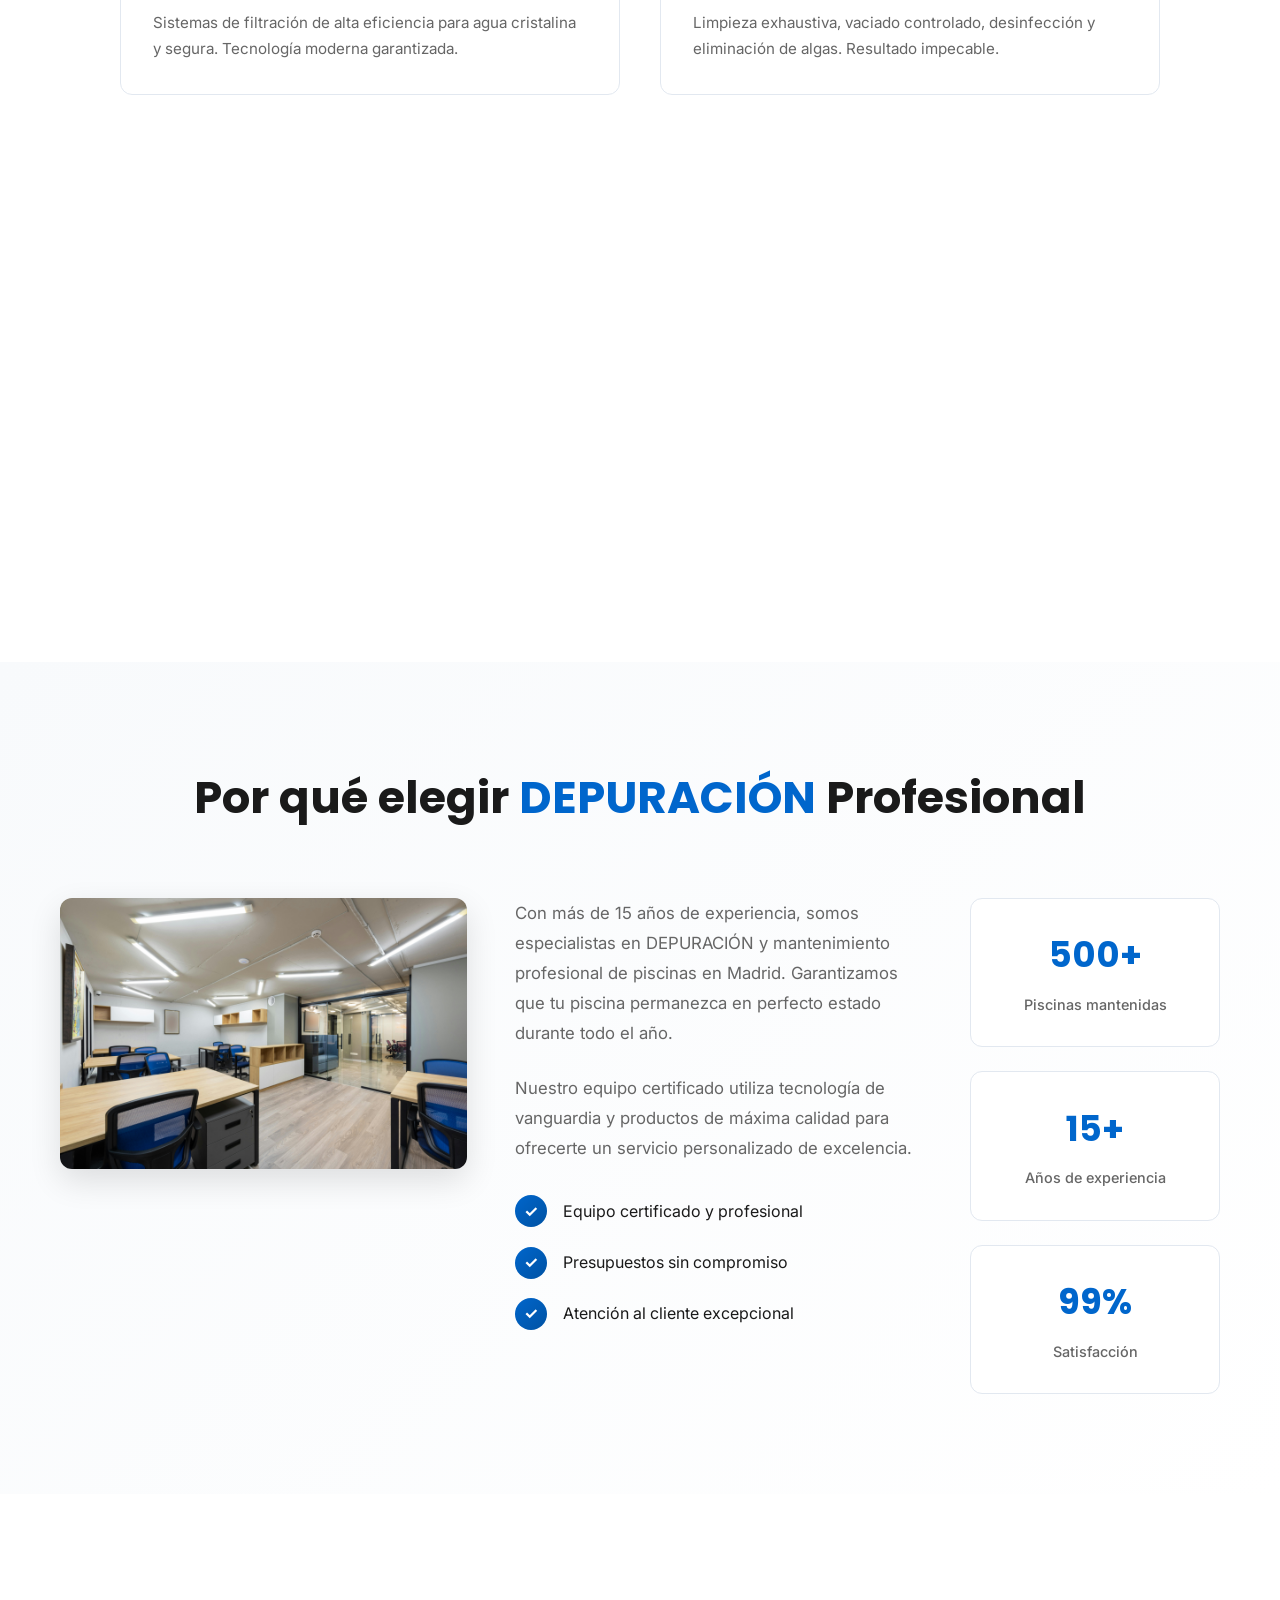
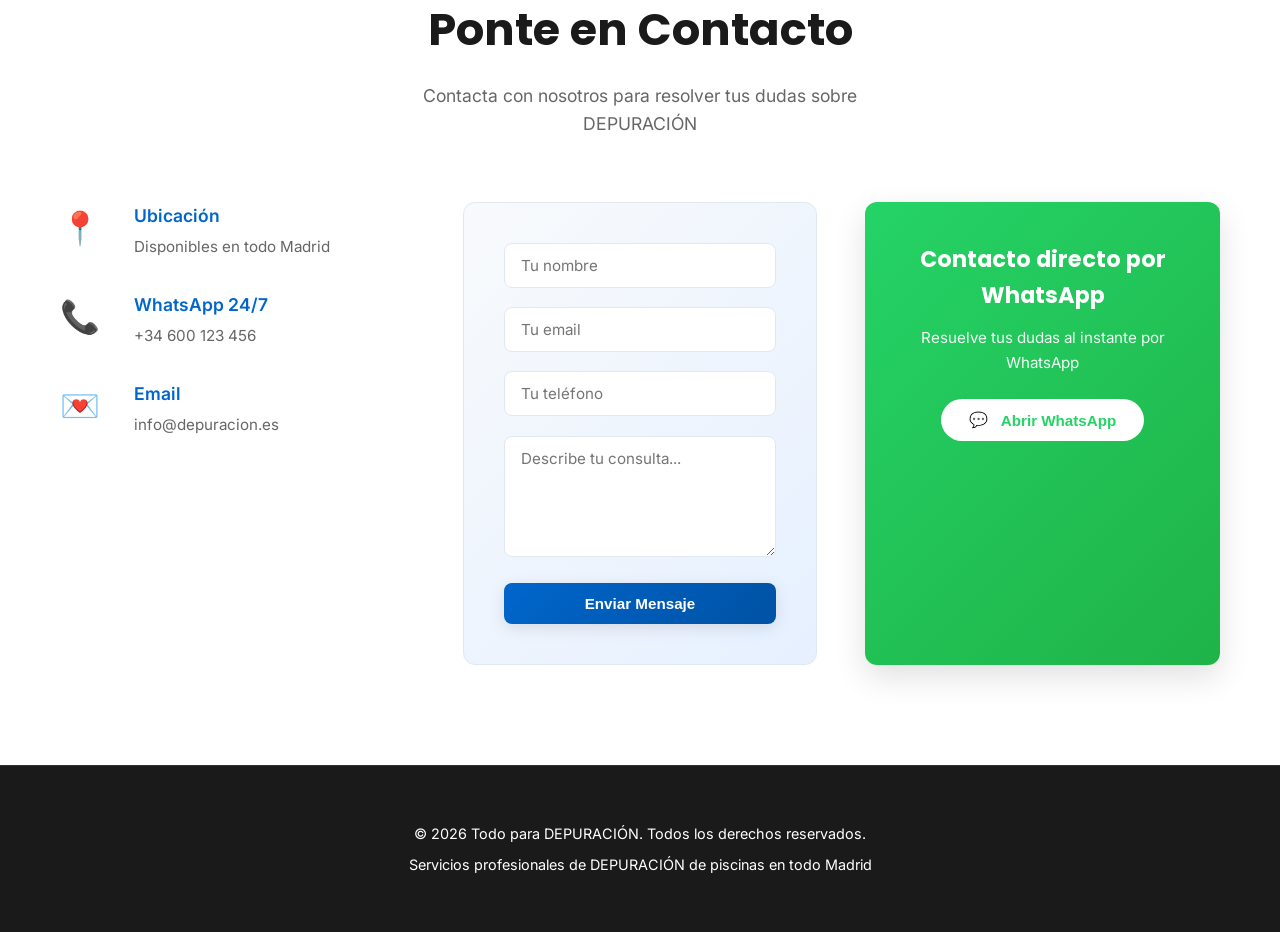
==== commit 1e746cb1: "feat: added photos and deleted Reparación and Sistemas de Calefacción" ====
--- a/index.html
+++ b/index.html
@@ -54,45 +54,31 @@
             </div>
             <div class="services-grid">
                 <div class="service-card">
-                    <img src="https://images.unsplash.com/photo-1583421670491-ec6663e53fe0?w=400&h=250&fit=crop" alt="Depuración" class="service-img">
+                    <img src="images/depuracion.jpg" alt="Depuración" class="service-img">
                     <div class="service-content">
                         <h3>Depuración de Agua</h3>
                         <p>Sistemas de filtración de alta eficiencia para agua cristalina y segura. Tecnología moderna garantizada.</p>
                     </div>
                 </div>
                 <div class="service-card">
-                    <img src="images/pexels-manishjangid.jpg" alt="Limpieza" class="service-img">
+                    <img src="images/limpieza.jpg" alt="Limpieza" class="service-img">
                     <div class="service-content">
                         <h3>Limpieza Profunda</h3>
                         <p>Limpieza exhaustiva, vaciado controlado, desinfección y eliminación de algas. Resultado impecable.</p>
                     </div>
                 </div>
                 <div class="service-card">
-                    <img src="https://images.unsplash.com/photo-1581092162562-40038f5fcaf0?w=400&h=300&fit=crop" alt="Tratamiento" class="service-img">
+                    <img src="images/quimical.jpg" alt="Tratamiento" class="service-img">
                     <div class="service-content">
                         <h3>Análisis Químico</h3>
                         <p>Análisis preciso y tratamiento personalizado de pH, cloro y minerales. Control total del agua.</p>
                     </div>
                 </div>
                 <div class="service-card">
-                    <img src="https://images.unsplash.com/photo-1576610616656-570f080e834f?w=400&h=300&fit=crop" alt="Mantenimiento" class="service-img">
+                    <img src="images/mantenimiento.jpg" alt="Mantenimiento" class="service-img">
                     <div class="service-content">
                         <h3>Mantenimiento Mensual</h3>
                         <p>Planes de mantenimiento preventivo periódicos. Mantén tu piscina en estado óptimo todo el año.</p>
-                    </div>
-                </div>
-                <div class="service-card">
-                    <img src="https://images.unsplash.com/photo-1578926078328-123056782e8e?w=400&h=300&fit=crop" alt="Reparación" class="service-img">
-                    <div class="service-content">
-                        <h3>Reparación de Equipos</h3>
-                        <p>Reparación de bombas, filtros y sistemas de recirculación. Técnicos certificados y piezas de calidad.</p>
-                    </div>
-                </div>
-                <div class="service-card">
-                    <img src="https://images.unsplash.com/photo-1585314062340-f2fb6affecd5?w=400&h=300&fit=crop" alt="Climatización" class="service-img">
-                    <div class="service-content">
-                        <h3>Sistemas de Calefacción</h3>
-                        <p>Instalación y mantenimiento de climatización avanzada. Disfruta de tu piscina todo el año.</p>
                     </div>
                 </div>
             </div>
@@ -105,7 +91,7 @@
             <h2>Por qué elegir <span class="highlight">DEPURACIÓN</span> Profesional</h2>
             <div class="about-content">
                 <div class="about-image">
-                    <img src="https://images.unsplash.com/photo-1576610616656-570f080e834f?w=500&h=400&fit=crop" alt="Equipo profesional" class="about-img">
+                    <img src="images/team.jpg" alt="Equipo profesional" class="about-img">
                 </div>
                 <div class="about-text">
                     <p>
--- a/styles.css
+++ b/styles.css
@@ -291,8 +291,10 @@
 
 .services-grid {
     display: grid;
-    grid-template-columns: repeat(auto-fit, minmax(340px, 1fr));
+    grid-template-columns: repeat(2, minmax(0, 1fr));
     gap: 2.5rem;
+    max-width: 1040px;
+    margin: 0 auto;
 }
 
 .service-card {
@@ -314,8 +316,9 @@
 
 .service-img {
     width: 100%;
-    height: 200px;
+    height: 260px;
     object-fit: cover;
+    object-position: center;
     transition: var(--transition);
 }
 
@@ -652,6 +655,10 @@
         padding: 1.8rem;
     }
 
+    .service-img {
+        height: 230px;
+    }
+
     .hero-nav {
         width: 36px;
         height: 36px;
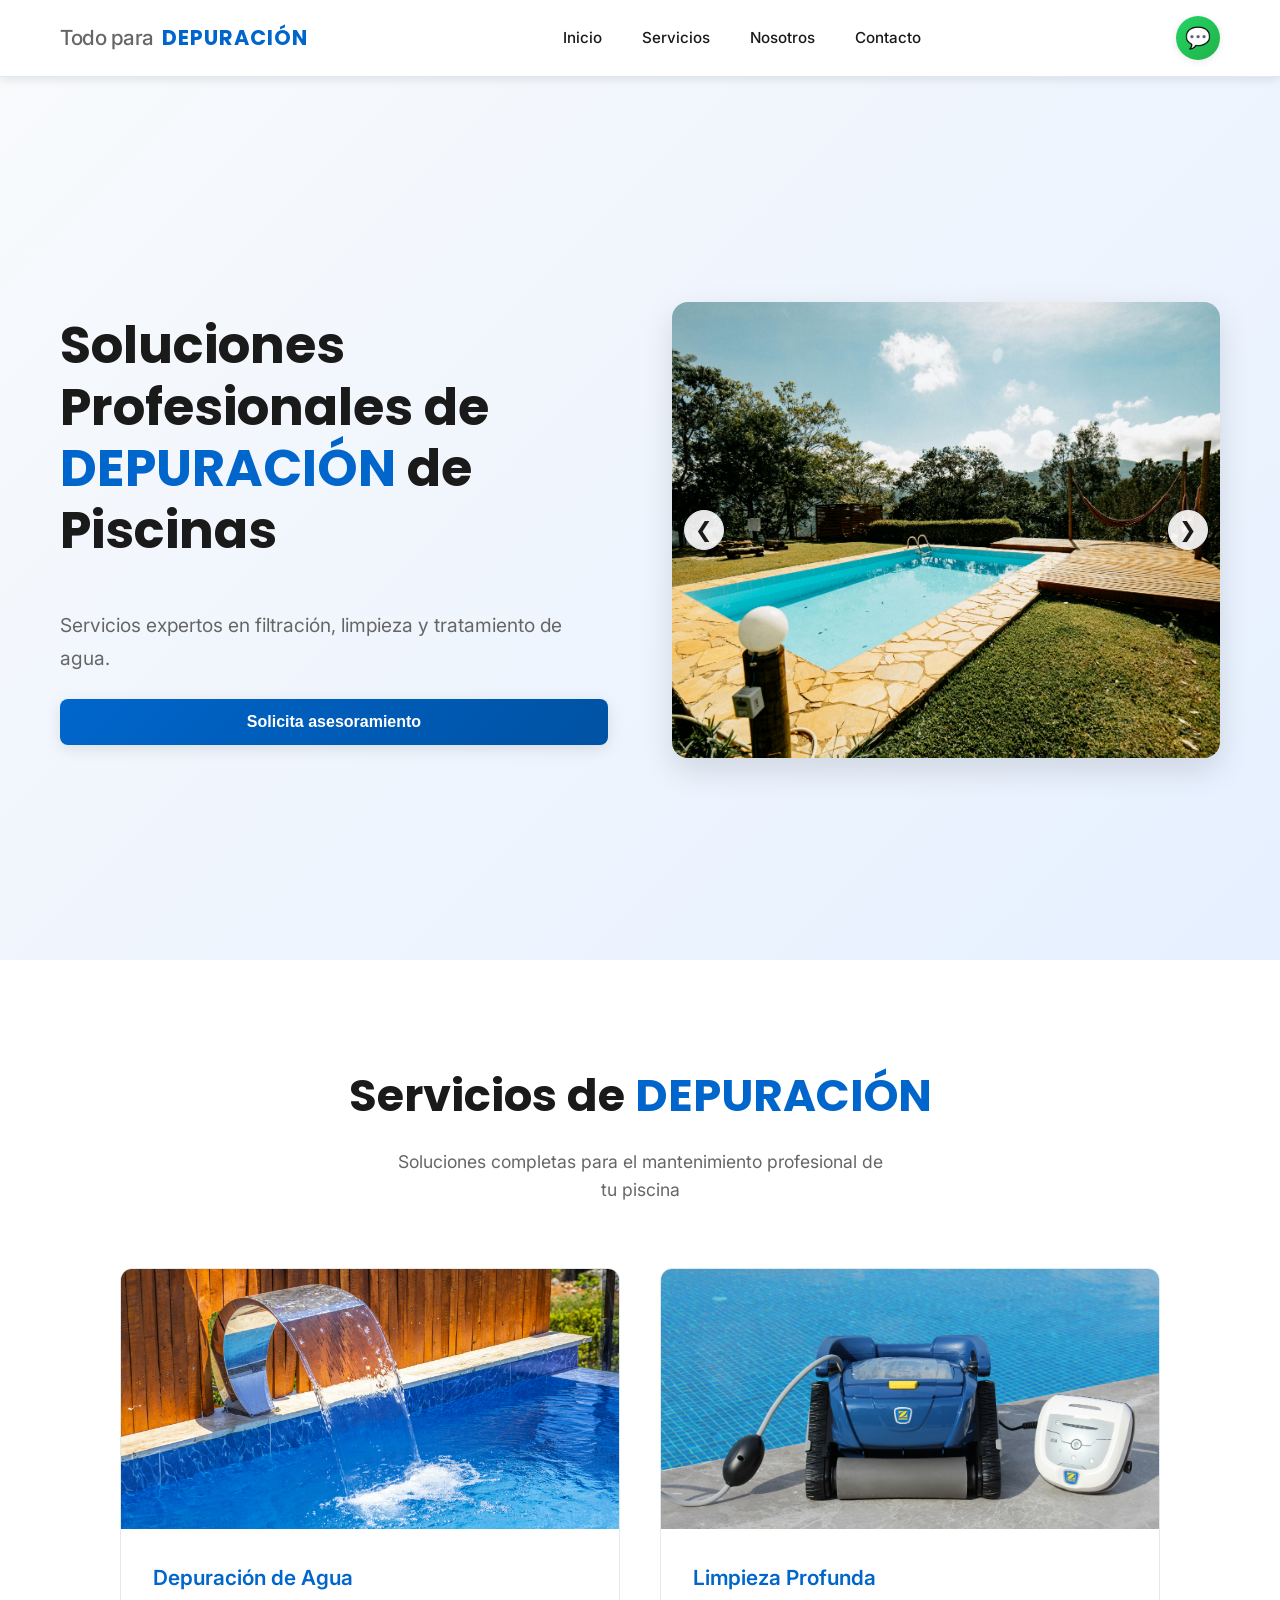
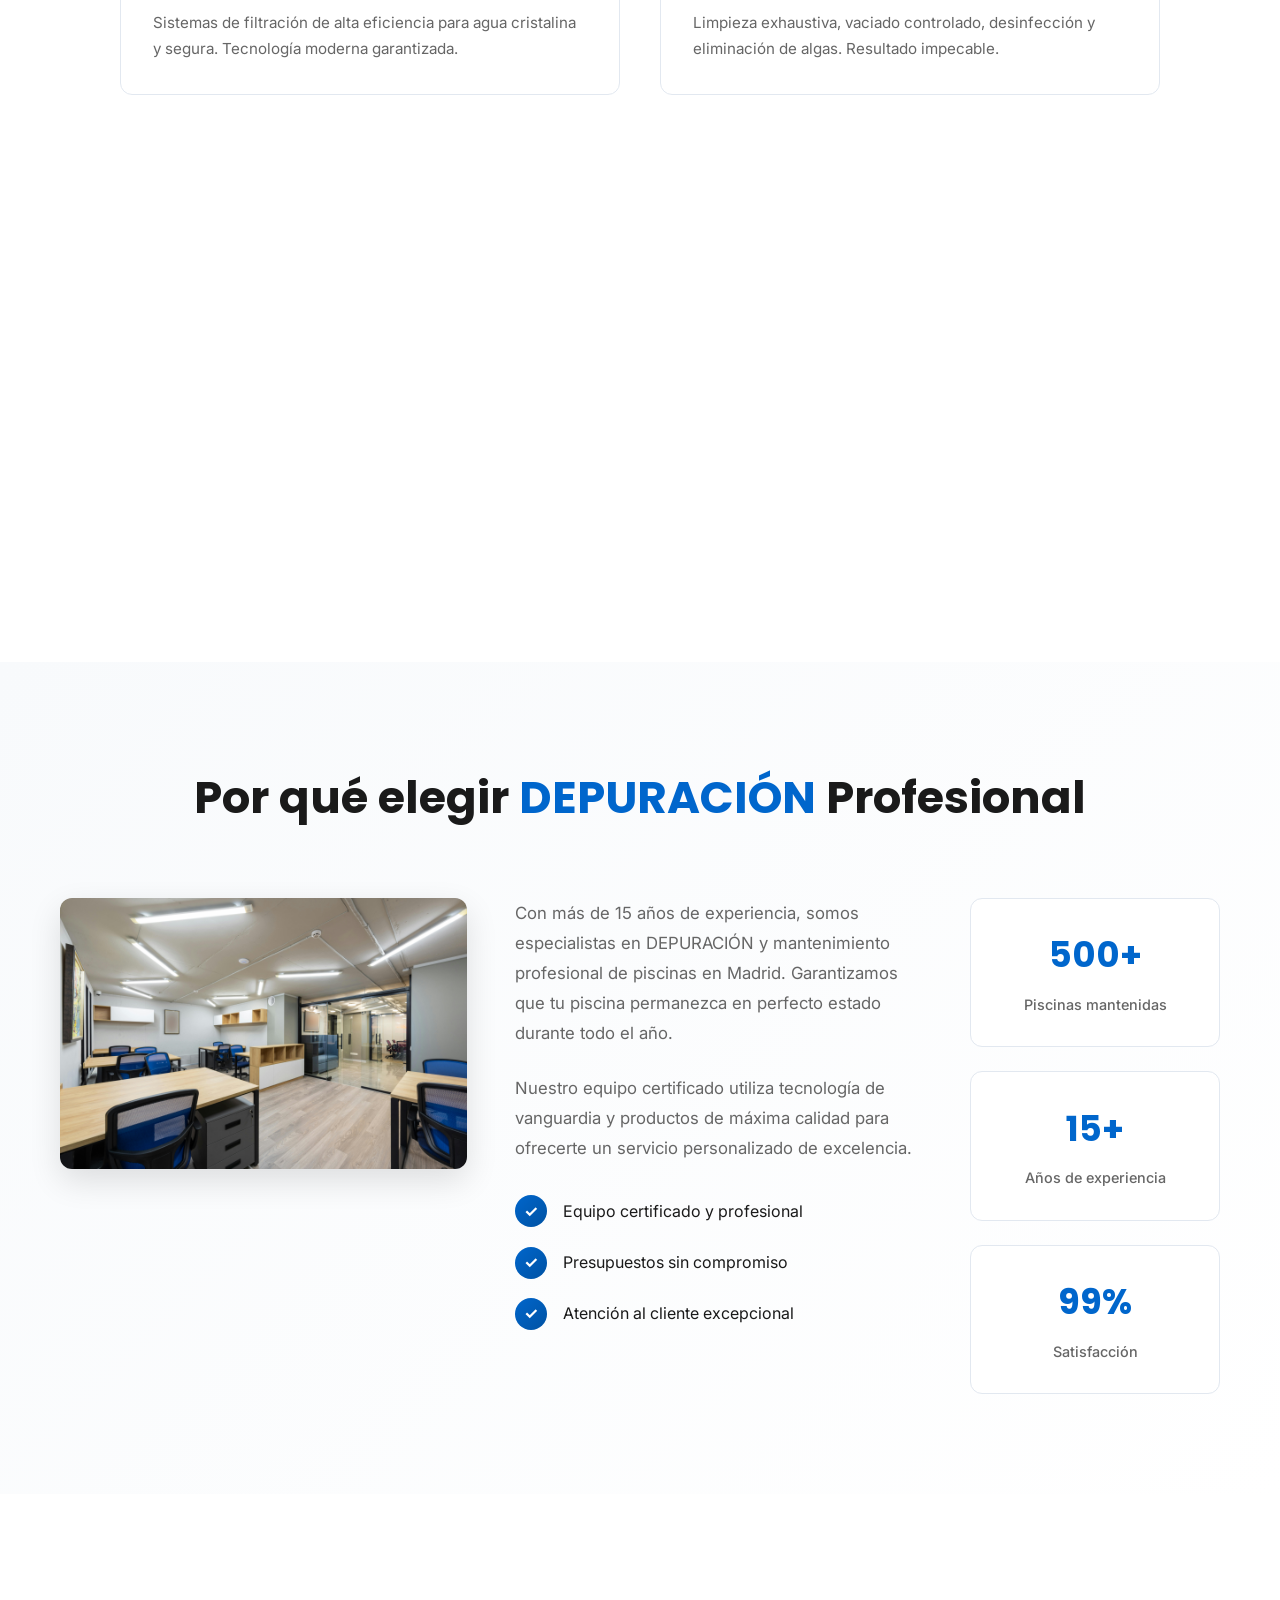
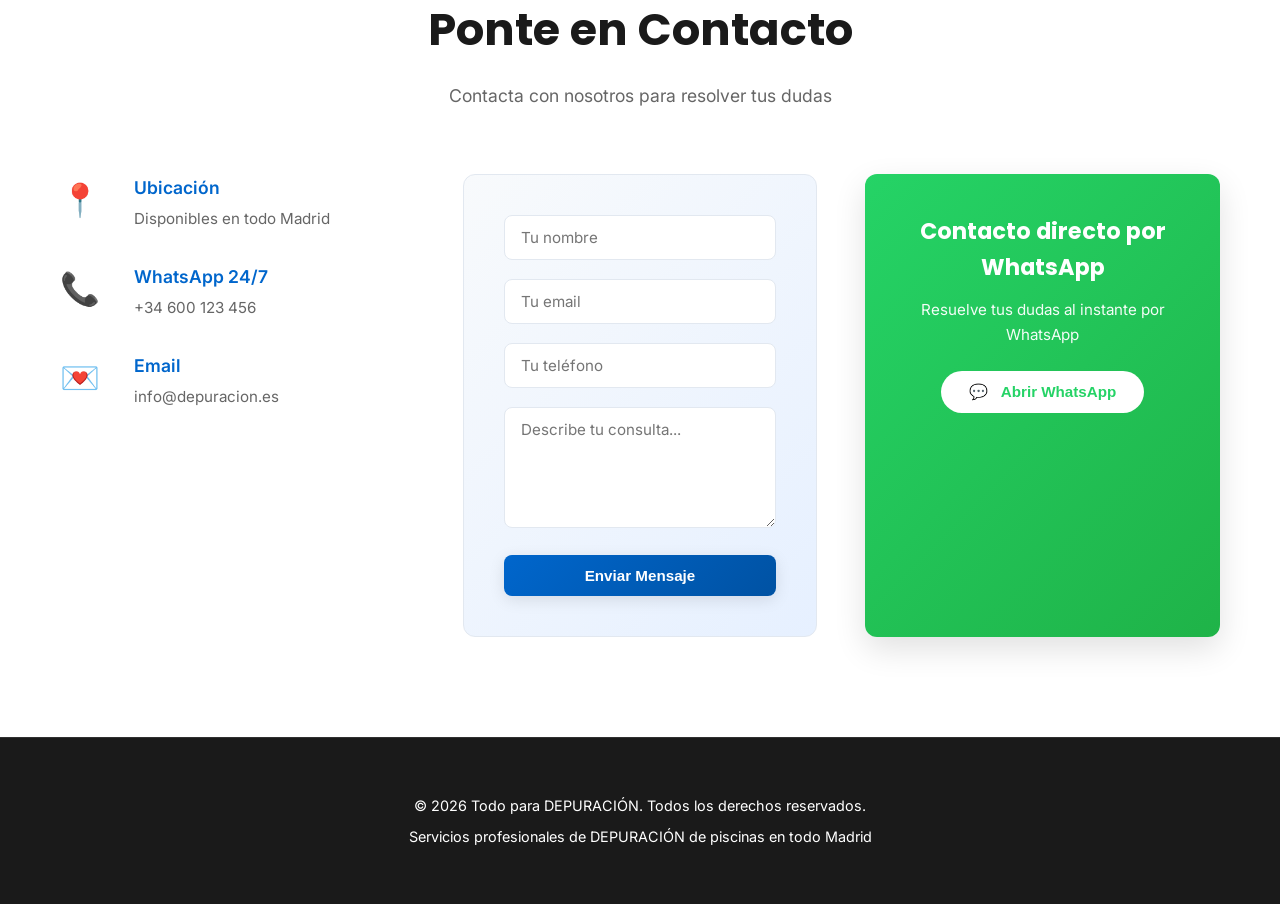
==== commit 1d0edace: "refact: modified contact text" ====
--- a/index.html
+++ b/index.html
@@ -140,7 +140,7 @@
         <div class="container">
             <div class="section-header">
                 <h2>Ponte en Contacto</h2>
-                <p>Contacta con nosotros para resolver tus dudas sobre DEPURACIÓN</p>
+                <p>Contacta con nosotros para resolver tus dudas</p>
             </div>
             <div class="contact-content">
                 <div class="contact-info">
